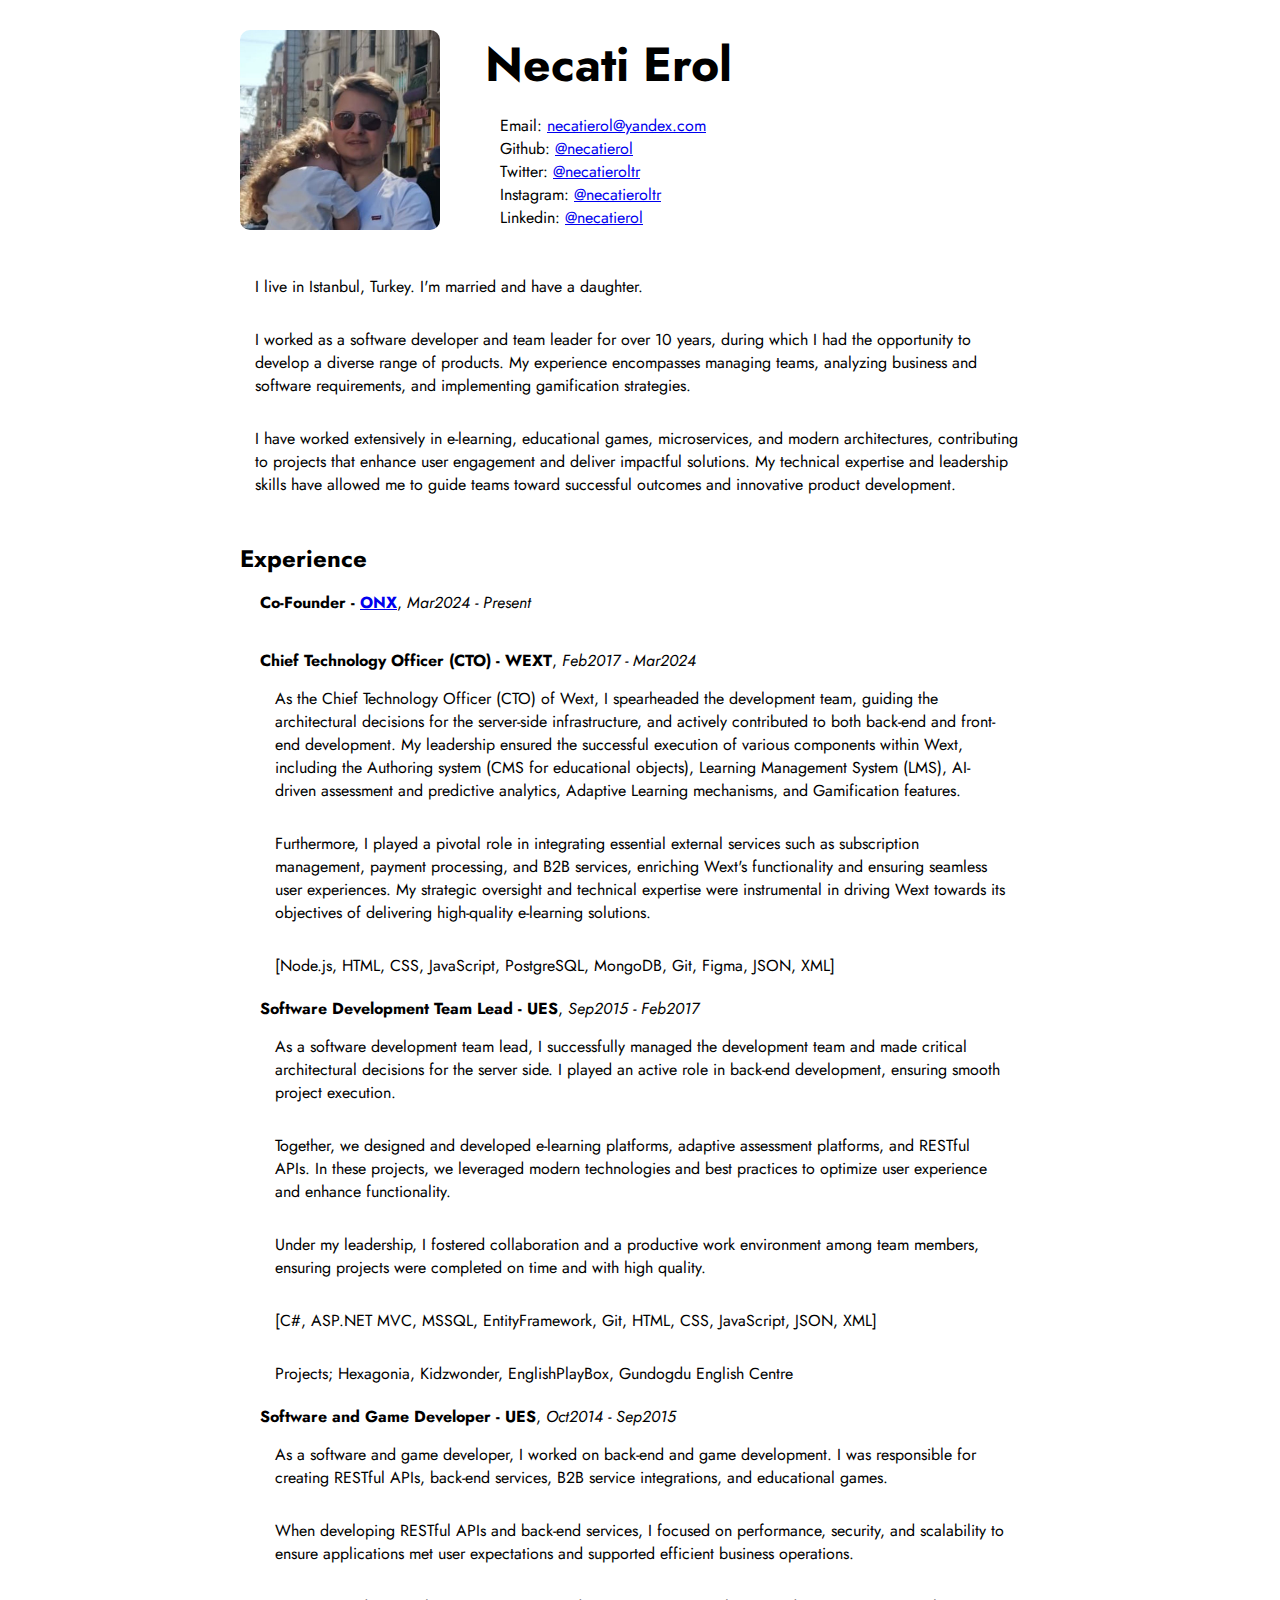
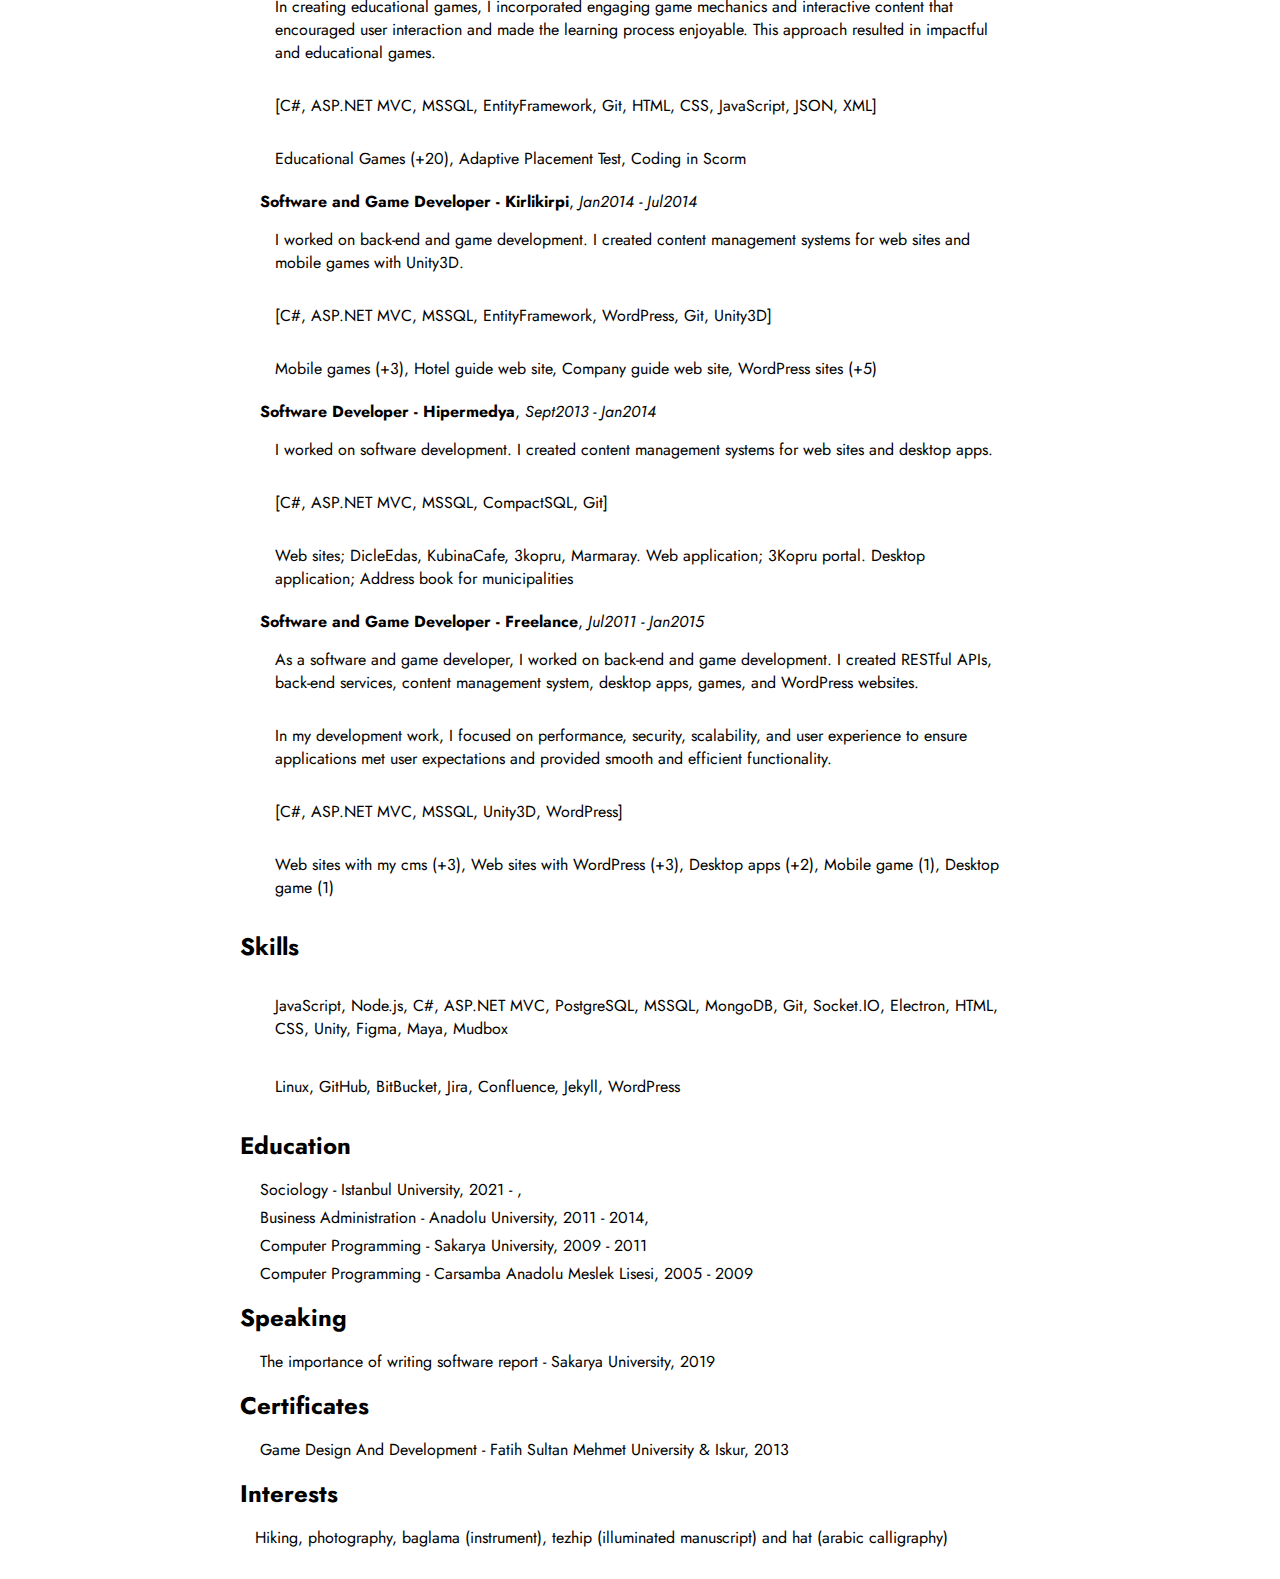
==== detailed-resume.html @ 2e3b4319 "Update detailed-resume.html" ====
<!DOCTYPE html>
<html lang="en">

<head>
  <meta charset="UTF-8">
  <meta name="viewport" content="width=device-width, initial-scale=1.0">
  <title>Necati Erol - Resume</title>
  <link rel="preconnect" href="https://fonts.googleapis.com">
  <link rel="preconnect" href="https://fonts.gstatic.com" crossorigin>
  <link href="https://fonts.googleapis.com/css2?family=Jost:ital,wght@0,100..900;1,100..900&display=swap" rel="stylesheet">
  <link rel="stylesheet" href="main.css">
</head>

<body>
  <div class="container" style="height: 200px;">
    <div style="display: inline-block; width: 200px;">
      <img width="200px" height="200px" style="object-fit: cover;" src="./photo.jpeg" alt="">
    </div>
    <div style="display: inline-block; width: 500px; vertical-align: top; padding: 0 40px;">
      <h1>Necati Erol</h1>
      <p>Email: <a href="mailto:necatierol@yandex.com">necatierol@yandex.com</a></p>
      <p>Github: <a target="_blank" href="https://github.com/necatierol">@necatierol</a></p>
      <p>Twitter: <a target="_blank" href="https://twitter.com/necatieroltr">@necatieroltr</a></p>
      <p>Instagram: <a target="_blank" href="https://www.instagram.com/necatieroltr">@necatieroltr</a></p>
      <p>Linkedin: <a target="_blank" href="https://linkedin.com/in/necatierol">@necatierol</a></p>
    </div>
  </div>
  <div class="bio">
    <p>I live in Istanbul, Turkey. I'm married and have a daughter.</p>
    <p>I worked as a software developer and team leader for over 10 years, during which I had the opportunity to develop a diverse range of products. My experience encompasses managing teams, analyzing business and software requirements, and implementing gamification strategies.</p>
    <p>I have worked extensively in e-learning, educational games, microservices, and modern architectures, contributing to projects that enhance user engagement and deliver impactful solutions. My technical expertise and leadership skills have allowed me to guide teams toward successful outcomes and innovative product development.</p>
  </div>
  <div class="container">
    <h2>Experience</h2>
    <ul>
      <li>
        <b>Co-Founder - <a href="http://onx.software" targer="_blank">ONX</a></b>, <i>Mar2024 - Present</i>
        <p></p>
      </li>
      <li>
        <b>Chief Technology Officer (CTO) - WEXT</b>, <i>Feb​​​​2017 - Mar2024</i>
        <p>As the Chief Technology Officer (CTO) of Wext, I spearheaded the development team, guiding the architectural decisions for the server-side infrastructure, and actively contributed to both back-end and front-end development. My leadership ensured the successful execution of various components within Wext, including the Authoring system (CMS for educational objects), Learning Management System (LMS), AI-driven assessment and predictive analytics, Adaptive Learning mechanisms, and Gamification features.</p>
        <p>Furthermore, I played a pivotal role in integrating essential external services such as subscription management, payment processing, and B2B services, enriching Wext's functionality and ensuring seamless user experiences. My strategic oversight and technical expertise were instrumental in driving Wext towards its objectives of delivering high-quality e-learning solutions.</p>
        <p>[Node.js, HTML, CSS, JavaScript, PostgreSQL, MongoDB, Git, Figma, JSON, XML]</p>
      </li>
      <li>
        <b>Software Development Team Lead - UES</b>, <i>Sep​​​​2015 - Feb​​​​2017</i>
        <p>As a software development team lead, I successfully managed the development team and made critical architectural decisions for the server side. I played an active role in back-end development, ensuring smooth project execution.</p>
        <p>Together, we designed and developed e-learning platforms, adaptive assessment platforms, and RESTful APIs. In these projects, we leveraged modern technologies and best practices to optimize user experience and enhance functionality.</p>
        <p>Under my leadership, I fostered collaboration and a productive work environment among team members, ensuring projects were completed on time and with high quality.</p>
        <p>[C#, ASP.NET MVC, MSSQL, EntityFramework, Git, HTML, CSS, JavaScript, JSON, XML]</p>
        <p>Projects; Hexagonia, Kidzwonder, EnglishPlayBox, Gundogdu English Centre</p>
      </li>
      <li>
        <b>Software and Game Developer - UES</b>, <i>Oct2014 - Sep​​​​2015</i>
        <p>As a software and game developer, I worked on back-end and game development. I was responsible for creating RESTful APIs, back-end services, B2B service integrations, and educational games.</p>
        <p>When developing RESTful APIs and back-end services, I focused on performance, security, and scalability to ensure applications met user expectations and supported efficient business operations.</p>
        <p>In creating educational games, I incorporated engaging game mechanics and interactive content that encouraged user interaction and made the learning process enjoyable. This approach resulted in impactful and educational games.</p>
        <p>[C#, ASP.NET MVC, MSSQL, EntityFramework, Git, HTML, CSS, JavaScript, JSON, XML]</p>
        <p>Educational Games (+20), Adaptive Placement Test, Coding in Scorm</p>
      </li>
      <li>
        <b>Software and Game Developer - Kirlikirpi</b>, <i>Jan2014 - Jul2014</i>
        <p>
          I worked on back-end and game development. I created content management systems for web sites and mobile games
          with Unity3D.
        </p>
        <p>[C#, ASP.NET MVC, MSSQL, EntityFramework, WordPress, Git, Unity3D]</p>
        <p>Mobile games (+3), Hotel guide web site, Company guide web site, WordPress sites (+5)</p>
      </li>
      <li>
        <b>Software Developer - Hipermedya</b>, <i>Sept2013 - Jan2014</i>
        <p>
          I worked on software development. I created content management systems for web sites and desktop apps.
        </p>
        <p>[C#, ASP.NET MVC, MSSQL, CompactSQL, Git]</p>
        <p>Web sites; DicleEdas, KubinaCafe, 3kopru, Marmaray. Web application; 3Kopru portal. Desktop application;
          Address book for municipalities</p>
      </li>
      <li>
        <b>Software and Game Developer - Freelance</b>, <i>Jul2011 - Jan2015</i>
        <p>As a software and game developer, I worked on back-end and game development. I created RESTful APIs, back-end services, content management system, desktop apps, games, and WordPress websites.</p>
        <p>In my development work, I focused on performance, security, scalability, and user experience to ensure applications met user expectations and provided smooth and efficient functionality.</p>
        <p>[C#, ASP.NET MVC, MSSQL, Unity3D, WordPress]</p>
        <p>Web sites with my cms (+3), Web sites with WordPress (+3), Desktop apps (+2), Mobile game (1), Desktop game
          (1)</p>
      </li>
    </ul>
    <h2>Skills</h2>
    <ul>
      <li>
        <p>JavaScript, Node.js, C#, ASP.NET MVC, PostgreSQL, MSSQL, MongoDB, Git, Socket.IO, Electron, HTML, CSS, Unity, Figma, Maya, Mudbox
        </p>
      </li>
      <li>
        <p>Linux, GitHub, BitBucket, Jira, Confluence, Jekyll, WordPress</p>
      </li>
    </ul>
    <h2>Education</h2>
    <ul>
      <li>Sociology - Istanbul University, 2021 - ,</li>
      <li>Business Administration - Anadolu University, 2011 - 2014,</li>
      <li>Computer Programming - Sakarya University, 2009 - 2011</li>
      <li>Computer Programming - Carsamba Anadolu Meslek Lisesi, 2005 - 2009</li>
    </ul>
    <h2>Speaking</h2>
    <ul>
      <li>The importance of writing software report - Sakarya University, 2019</li>
    </ul>
    <h2>Certificates</h2>
    <ul>
      <li>Game Design And Development - Fatih Sultan Mehmet University & Iskur, 2013</li>
    </ul>
    <h2>Interests</h2>
    <p>
      Hiking, photography, baglama (instrument), tezhip (illuminated manuscript) and hat (arabic calligraphy)
    </p>
  </div>
</body>

</html>
---- main.css ----
* {
  padding: 0;
  margin: 0;
}

body {
  font-family: 'Jost';
  width: 800px;
  padding: 30px;
  margin-left: auto;
  margin-right: auto;
}

h1 {
  font-size: 3em;
  margin-bottom: 15px;
}

h2 {
  margin: 15px 0;
}

img {
  border-radius: 10px;
}

ul,
p {
  padding: 0 15px;
}

li {
  list-style: none;
  margin: 5px;
}

li>p,
.bio>p {
  padding: 15px;
}

.container {
  display: block;
}

.bio {
  margin: 30px 0;
}

.item {
  display: inline-block;
}

.footer {
  margin-top: 30px;
  padding-top: 10px;
  border-top: 1px solid;
}
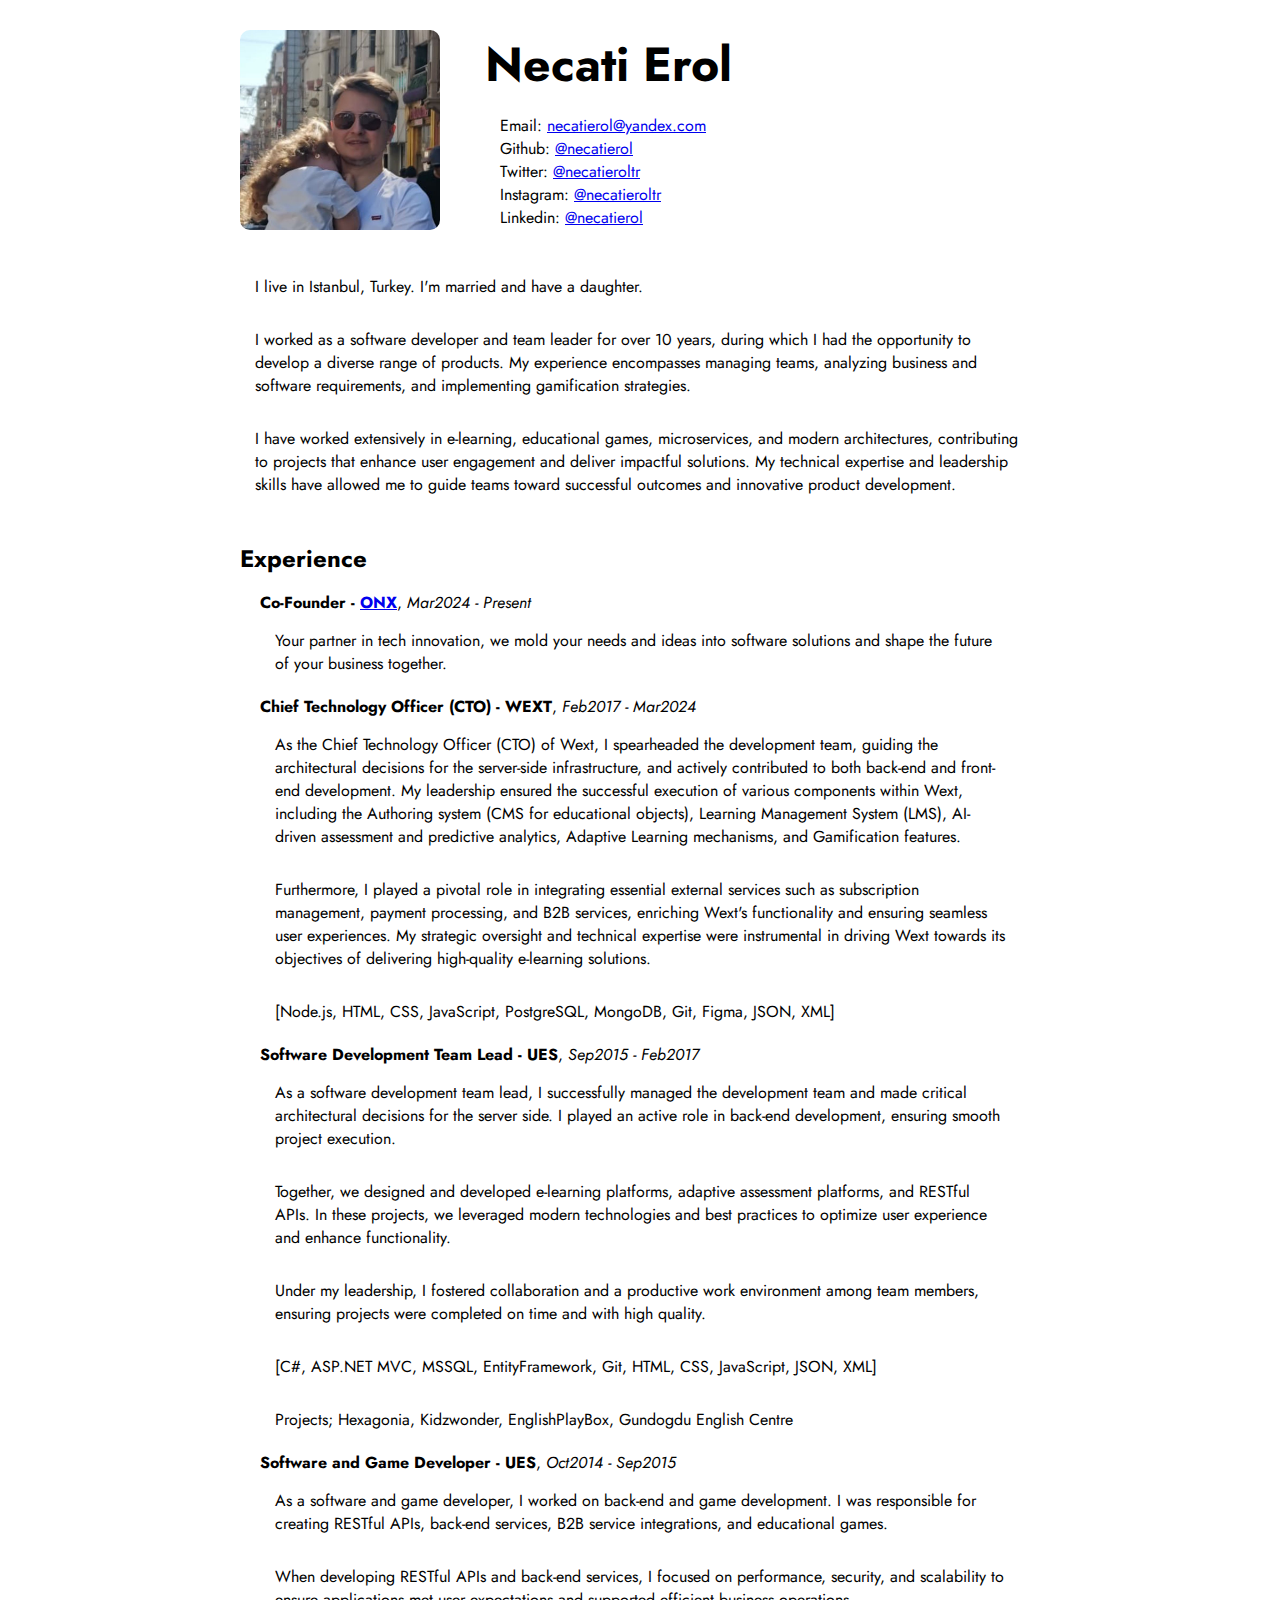
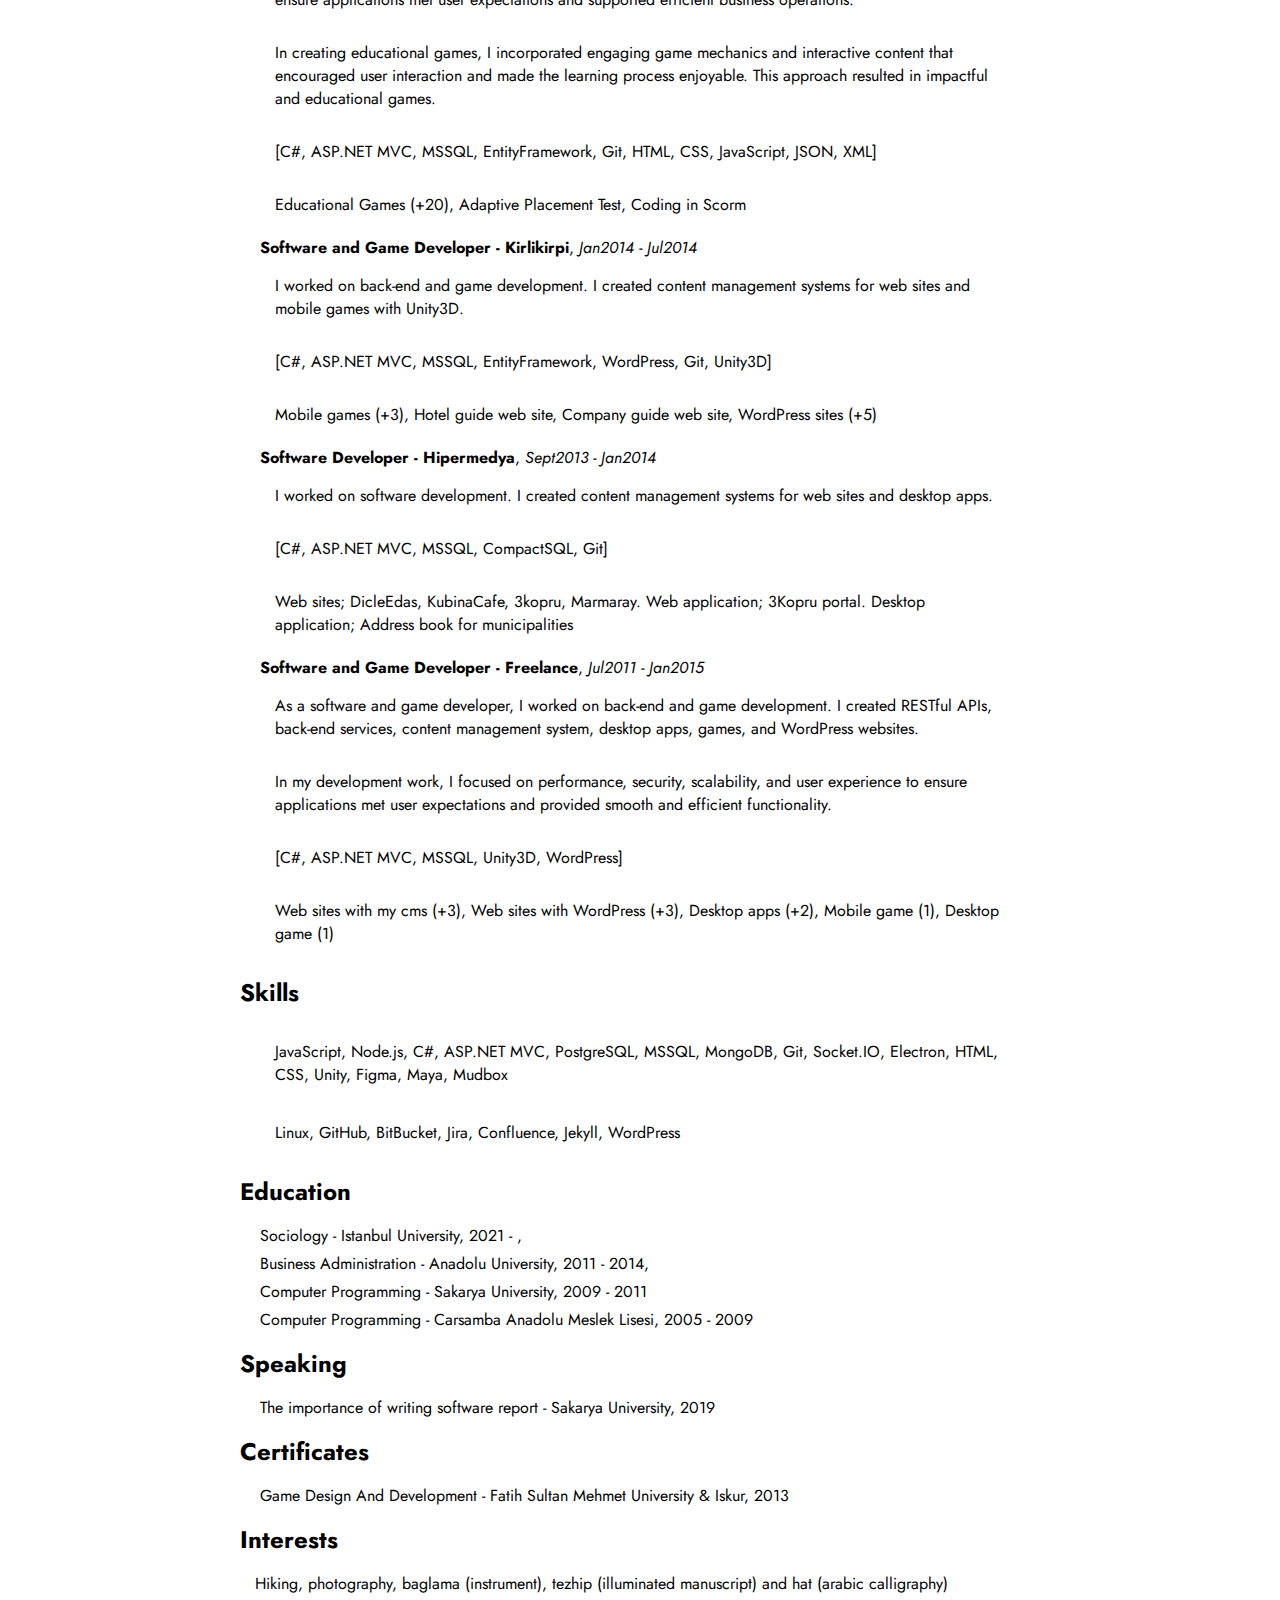
==== commit 826e1073: "Update detailed-resume.html" ====
--- a/detailed-resume.html
+++ b/detailed-resume.html
@@ -35,7 +35,9 @@
     <ul>
       <li>
         <b>Co-Founder - <a href="http://onx.software" targer="_blank">ONX</a></b>, <i>Mar2024 - Present</i>
-        <p></p>
+        <p>
+          Your partner in tech innovation, we mold your needs and ideas into software solutions and shape the future of your business together.
+        </p>
       </li>
       <li>
         <b>Chief Technology Officer (CTO) - WEXT</b>, <i>Feb​​​​2017 - Mar2024</i>
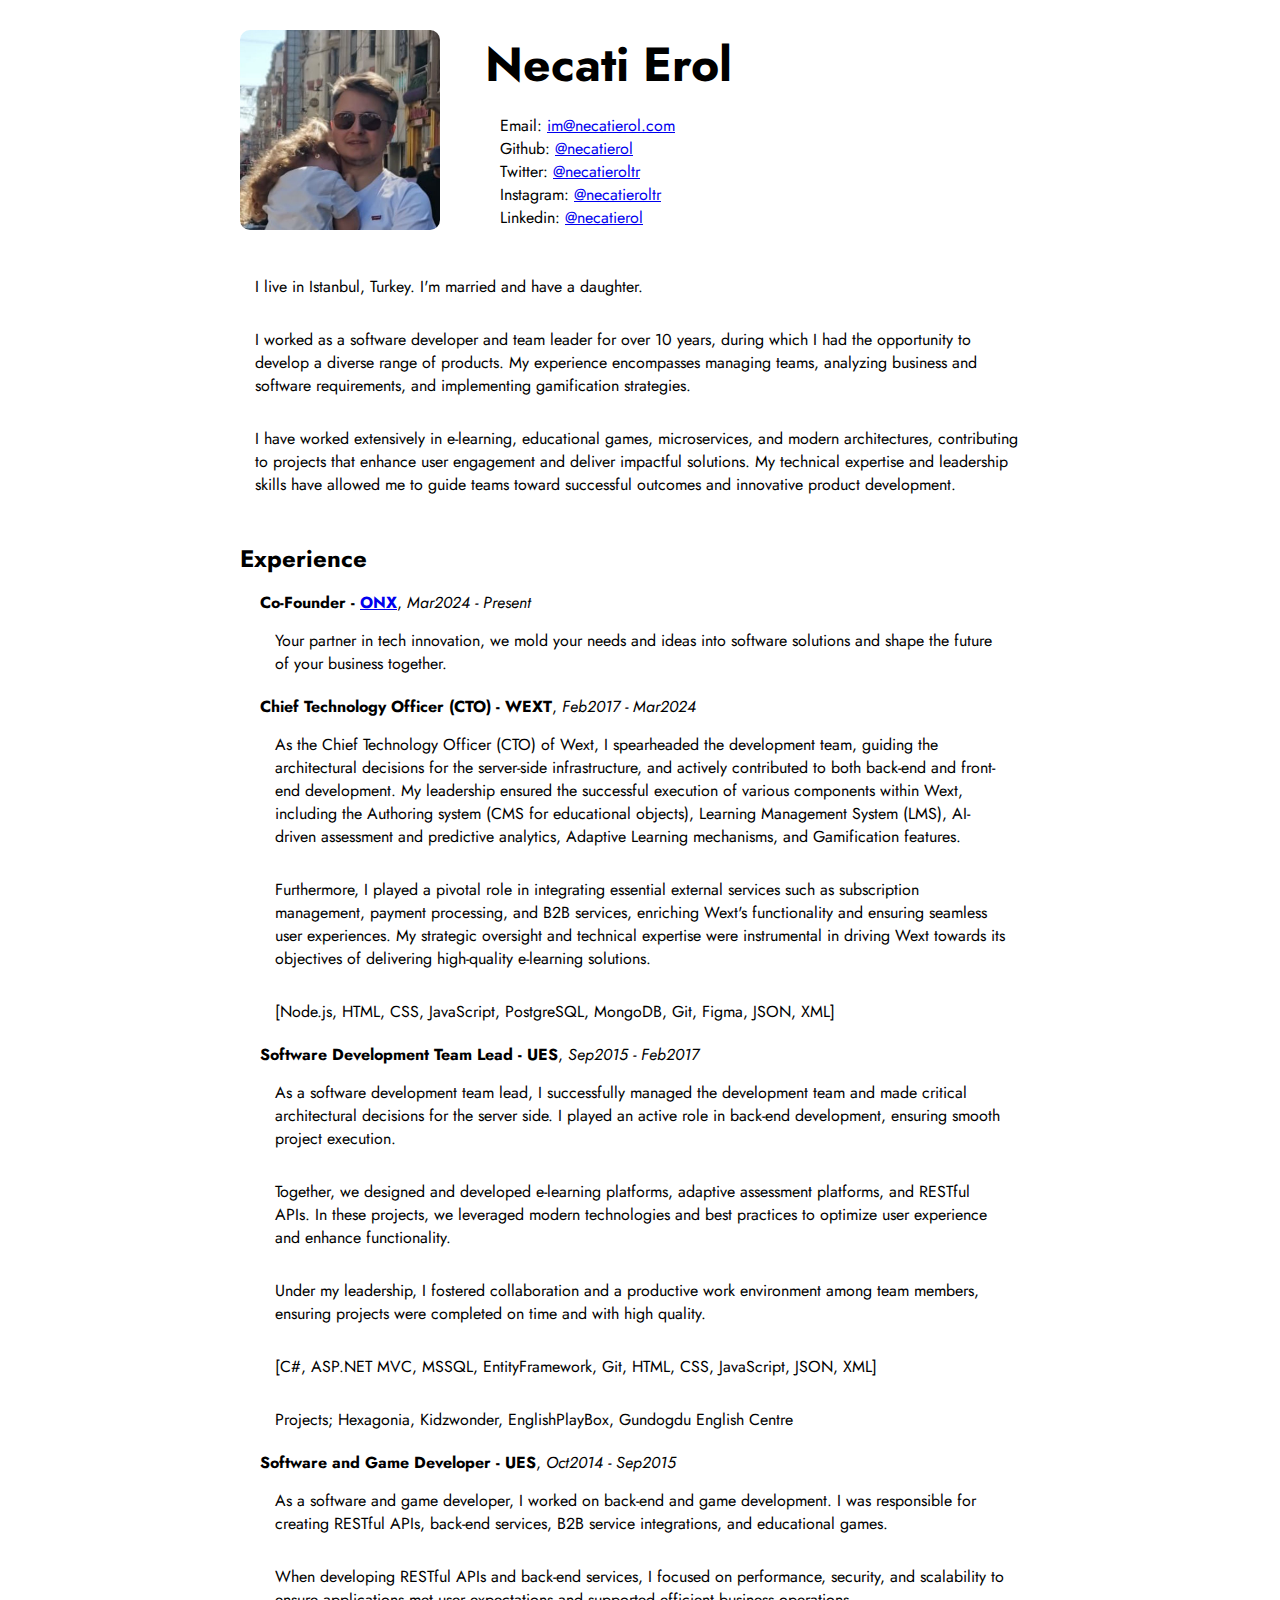
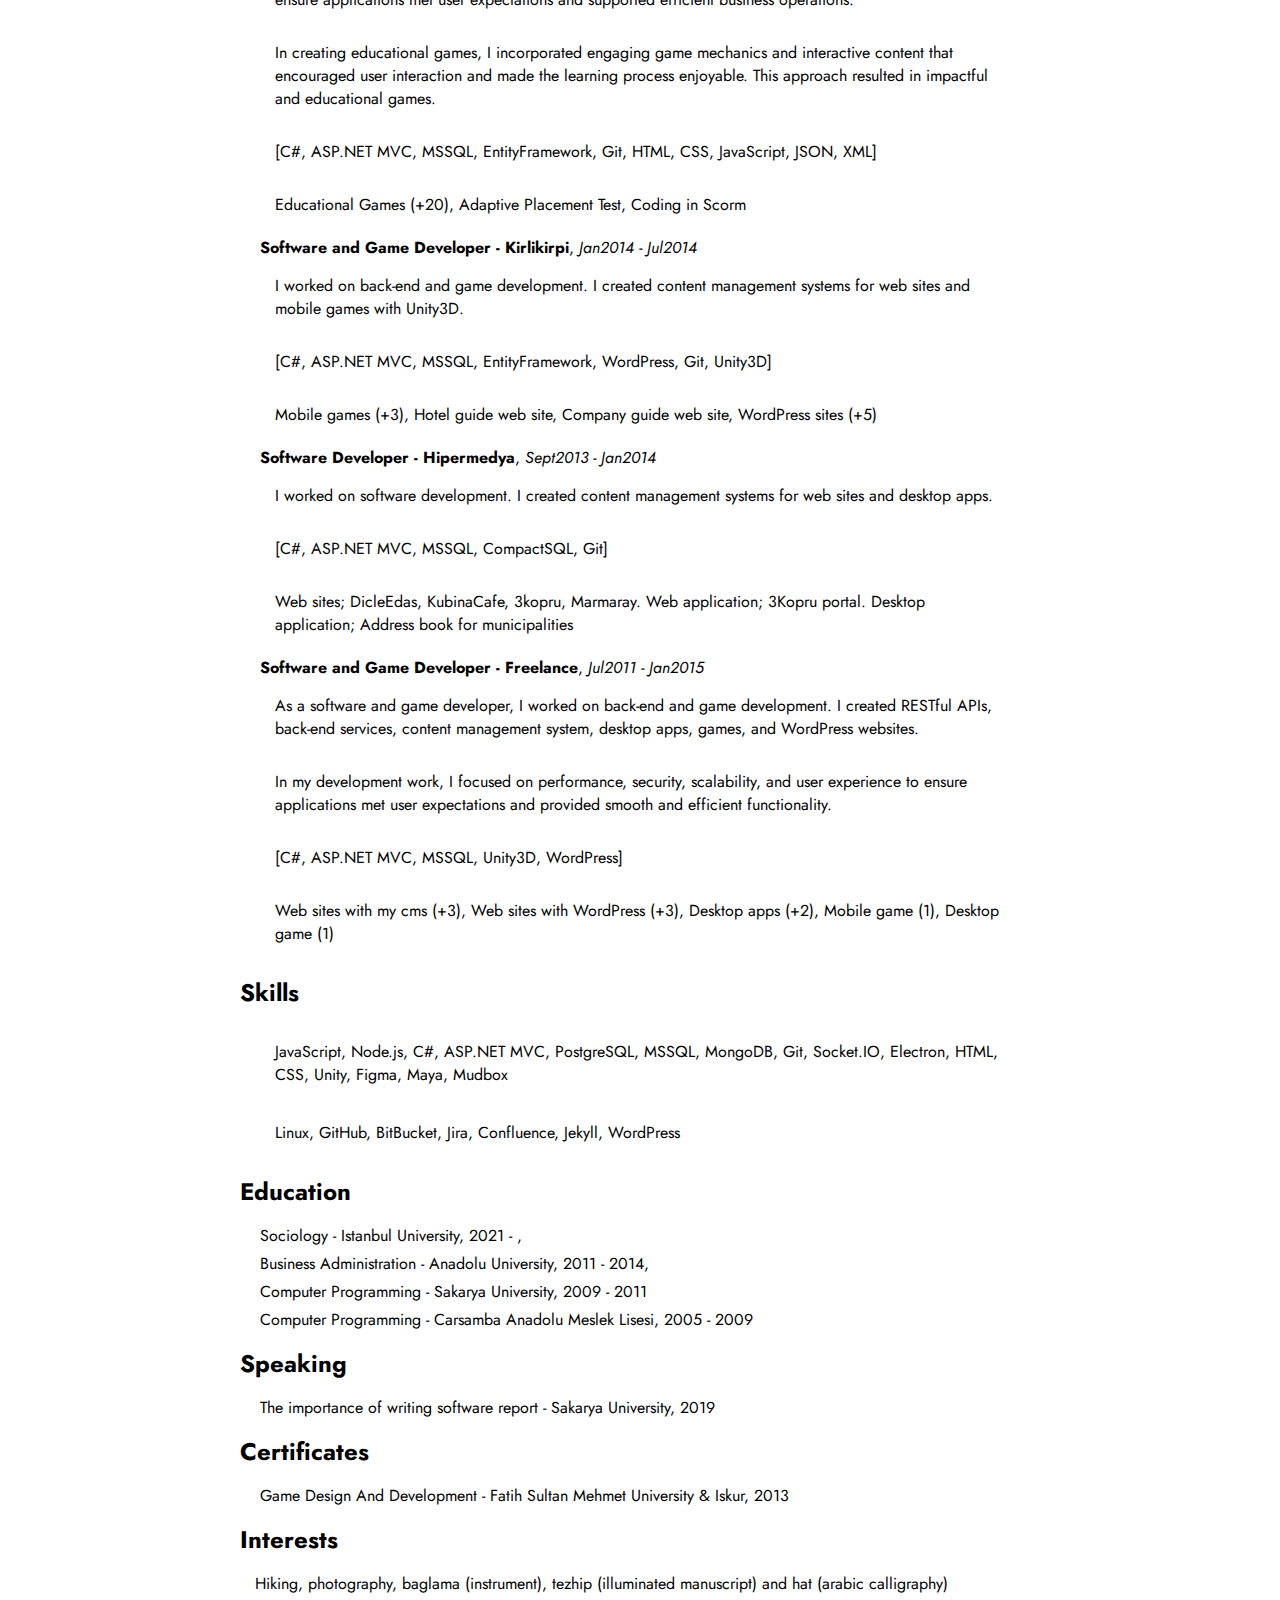
==== commit acf5ba0d: "Update detailed-resume.html" ====
--- a/detailed-resume.html
+++ b/detailed-resume.html
@@ -18,7 +18,7 @@
     </div>
     <div style="display: inline-block; width: 500px; vertical-align: top; padding: 0 40px;">
       <h1>Necati Erol</h1>
-      <p>Email: <a href="mailto:necatierol@yandex.com">necatierol@yandex.com</a></p>
+      <p>Email: <a href="mailto:necatierol@yandex.com">im@necatierol.com</a></p>
       <p>Github: <a target="_blank" href="https://github.com/necatierol">@necatierol</a></p>
       <p>Twitter: <a target="_blank" href="https://twitter.com/necatieroltr">@necatieroltr</a></p>
       <p>Instagram: <a target="_blank" href="https://www.instagram.com/necatieroltr">@necatieroltr</a></p>
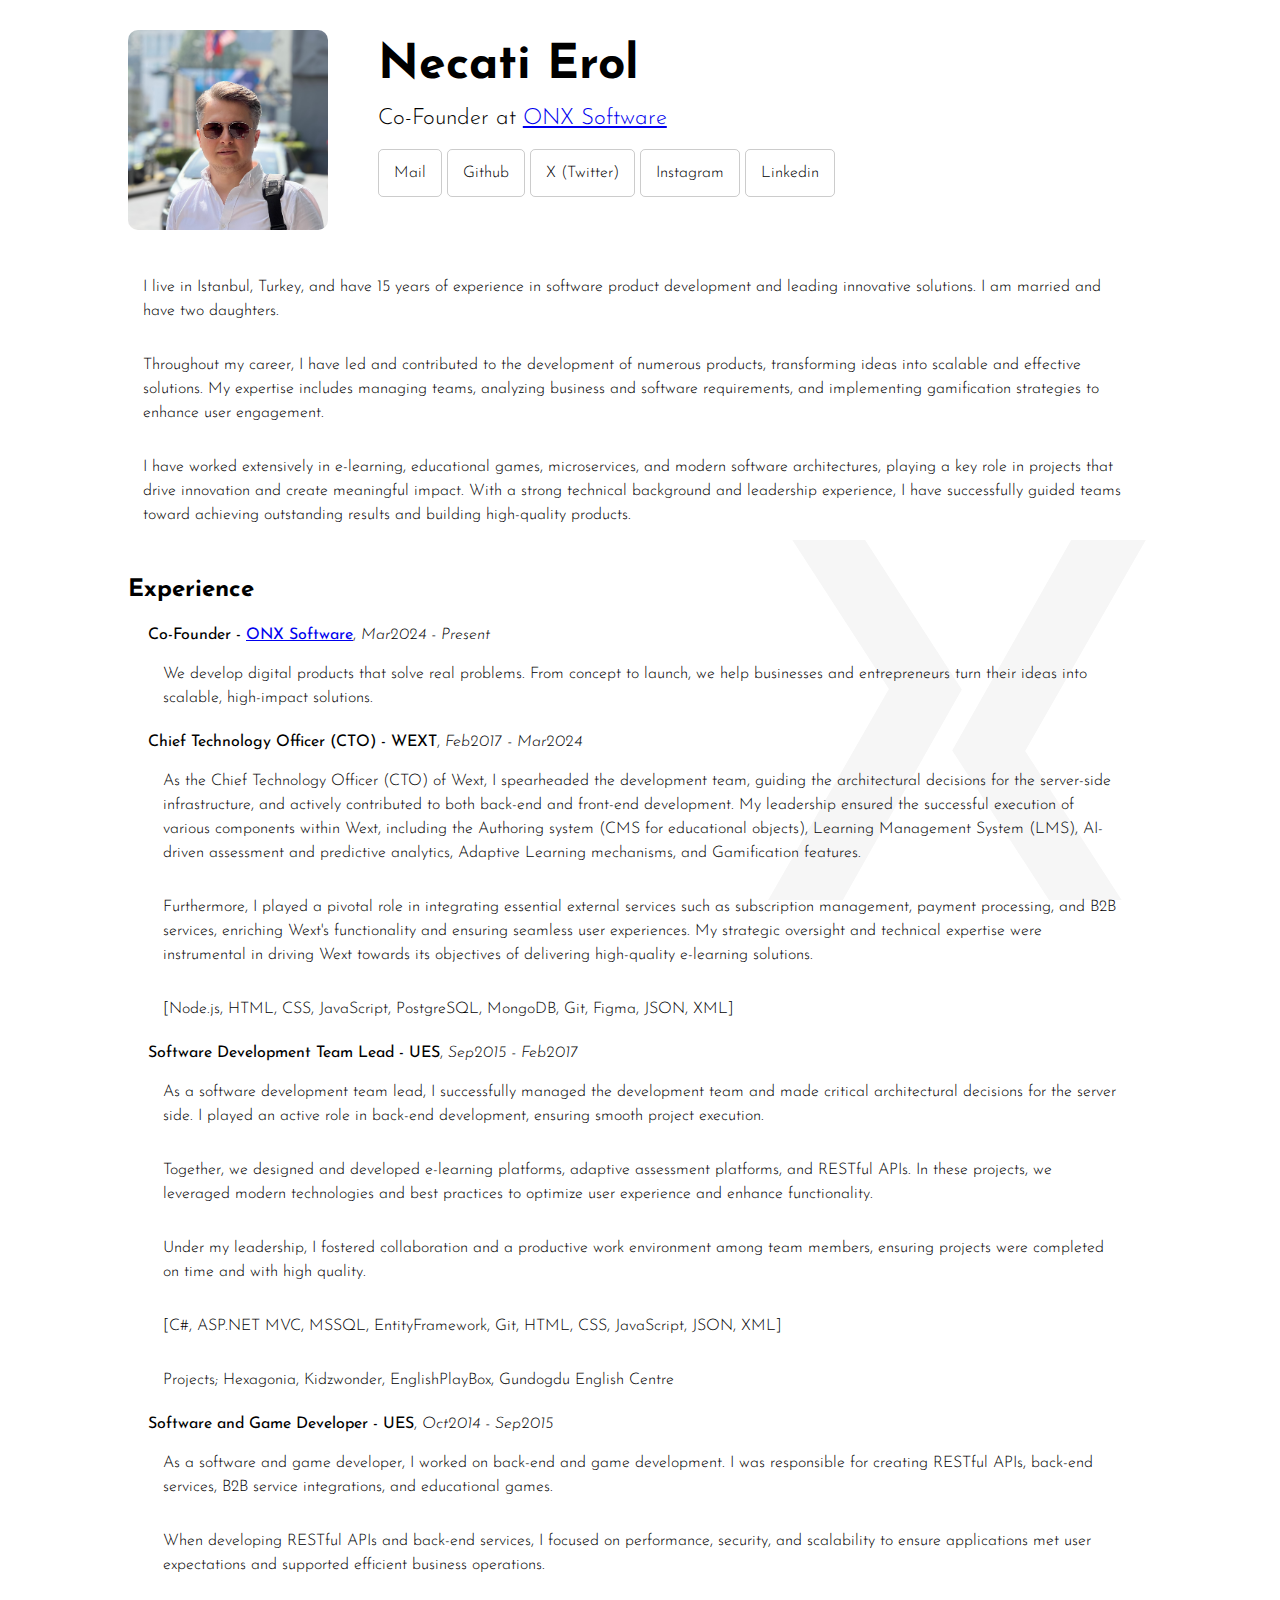
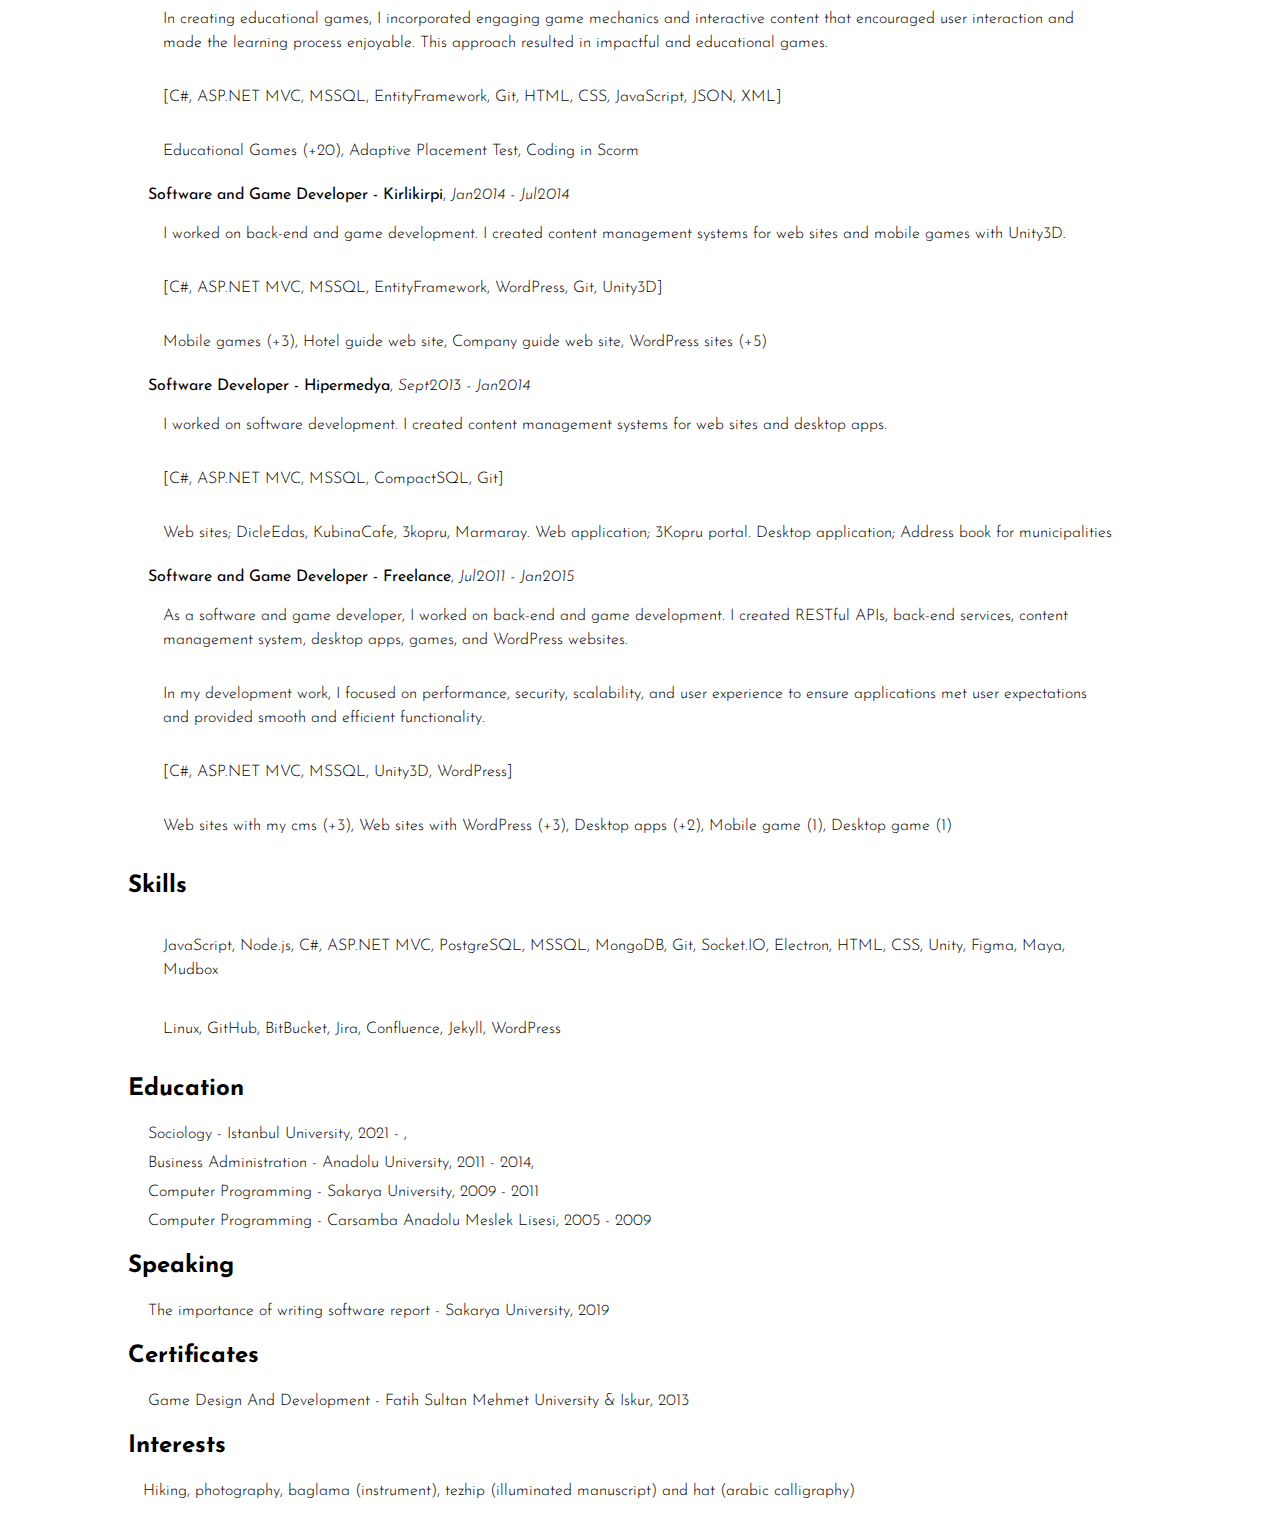
==== commit 1bf281e9: "change design and content" ====
--- a/detailed-resume.html
+++ b/detailed-resume.html
@@ -7,36 +7,40 @@
   <title>Necati Erol - Resume</title>
   <link rel="preconnect" href="https://fonts.googleapis.com">
   <link rel="preconnect" href="https://fonts.gstatic.com" crossorigin>
-  <link href="https://fonts.googleapis.com/css2?family=Jost:ital,wght@0,100..900;1,100..900&display=swap" rel="stylesheet">
+  <link href="https://fonts.googleapis.com/css2?family=Josefin+Sans:ital,wght@0,100..700;1,100..700&family=Jost:ital,wght@0,100..900;1,100..900&display=swap" rel="stylesheet">
   <link rel="stylesheet" href="main.css">
 </head>
 
 <body>
-  <div class="container" style="height: 200px;">
-    <div style="display: inline-block; width: 200px;">
-      <img width="200px" height="200px" style="object-fit: cover;" src="./photo.jpeg" alt="">
+  <div class="x-icon"></div>
+  <div class="container" style="height: 200px; max-height: 400px;">
+    <div style="display: inline-block; width: 20%;">
+      <img width="200px" height="200px" style="object-fit: cover;" src="./photo.jpg" alt="">
     </div>
-    <div style="display: inline-block; width: 500px; vertical-align: top; padding: 0 40px;">
+    <div class="profile-info">
       <h1>Necati Erol</h1>
-      <p>Email: <a href="mailto:necatierol@yandex.com">im@necatierol.com</a></p>
-      <p>Github: <a target="_blank" href="https://github.com/necatierol">@necatierol</a></p>
-      <p>Twitter: <a target="_blank" href="https://twitter.com/necatieroltr">@necatieroltr</a></p>
-      <p>Instagram: <a target="_blank" href="https://www.instagram.com/necatieroltr">@necatieroltr</a></p>
-      <p>Linkedin: <a target="_blank" href="https://linkedin.com/in/necatierol">@necatierol</a></p>
-    </div>
+      <p class="subtitle">Co-Founder at <a href="http://onx.software" targer="_blank">ONX Software</a></p>
+      <p class="social-media">
+        <a href="mailto:im@necatierol.com">Mail</a>
+        <a target="_blank" href="https://github.com/necatierol">Github</a>
+        <a target="_blank" href="https://twitter.com/necatieroltr">X (Twitter)</a>
+        <a target="_blank" href="https://www.instagram.com/necatieroltr">Instagram</a>
+        <a target="_blank" href="https://linkedin.com/in/necatierol">Linkedin</a>
+      </p>
+      </div>
   </div>
   <div class="bio">
-    <p>I live in Istanbul, Turkey. I'm married and have a daughter.</p>
-    <p>I worked as a software developer and team leader for over 10 years, during which I had the opportunity to develop a diverse range of products. My experience encompasses managing teams, analyzing business and software requirements, and implementing gamification strategies.</p>
-    <p>I have worked extensively in e-learning, educational games, microservices, and modern architectures, contributing to projects that enhance user engagement and deliver impactful solutions. My technical expertise and leadership skills have allowed me to guide teams toward successful outcomes and innovative product development.</p>
+    <p>I live in Istanbul, Turkey, and have 15 years of experience in software product development and leading innovative solutions. I am married and have two daughters.</p>  
+    <p>Throughout my career, I have led and contributed to the development of numerous products, transforming ideas into scalable and effective solutions. My expertise includes managing teams, analyzing business and software requirements, and implementing gamification strategies to enhance user engagement.</p>  
+    <p>I have worked extensively in e-learning, educational games, microservices, and modern software architectures, playing a key role in projects that drive innovation and create meaningful impact. With a strong technical background and leadership experience, I have successfully guided teams toward achieving outstanding results and building high-quality products.</p>  
   </div>
   <div class="container">
     <h2>Experience</h2>
     <ul>
       <li>
-        <b>Co-Founder - <a href="http://onx.software" targer="_blank">ONX</a></b>, <i>Mar2024 - Present</i>
+        <b>Co-Founder - <a href="http://onx.software" targer="_blank">ONX Software</a></b>, <i>Mar2024 - Present</i>
         <p>
-          Your partner in tech innovation, we mold your needs and ideas into software solutions and shape the future of your business together.
+          We develop digital products that solve real problems. From concept to launch, we help businesses and entrepreneurs turn their ideas into scalable, high-impact solutions.
         </p>
       </li>
       <li>
--- a/main.css
+++ b/main.css
@@ -4,16 +4,17 @@
 }
 
 body {
-  font-family: 'Jost';
-  width: 800px;
+  width: 80%;
   padding: 30px;
   margin-left: auto;
   margin-right: auto;
+  font-family: 'Josefin Sans';
+  font-weight: 300;
+  line-height: 1.5;
 }
 
 h1 {
   font-size: 3em;
-  margin-bottom: 15px;
 }
 
 h2 {
@@ -39,6 +40,43 @@
   padding: 15px;
 }
 
+.subtitle{
+  padding: 0;
+  margin-bottom: 25px;
+  font-size: 1.4rem;
+}
+
+.profile-info {
+  display: inline-block;
+  width: 70%;
+  vertical-align: top;
+  padding: 0 40px;
+}
+
+.social-media {
+  padding: 0;
+}
+
+.social-media>a{
+  padding: 15px;
+  text-decoration: none;
+  color: inherit;
+  border: 1px solid rgba(0, 0, 0, 0.2);
+  border-radius: 5px;
+}
+
+.x-icon {
+  width: 40%;
+  height: 40%;
+  opacity: 0.04;
+  background-image: url('./onx-blackx.svg');
+  background-repeat: no-repeat;
+  background-size: contain;
+  position: fixed;
+  right: 0;
+  bottom: 0;
+}
+
 .container {
   display: block;
 }
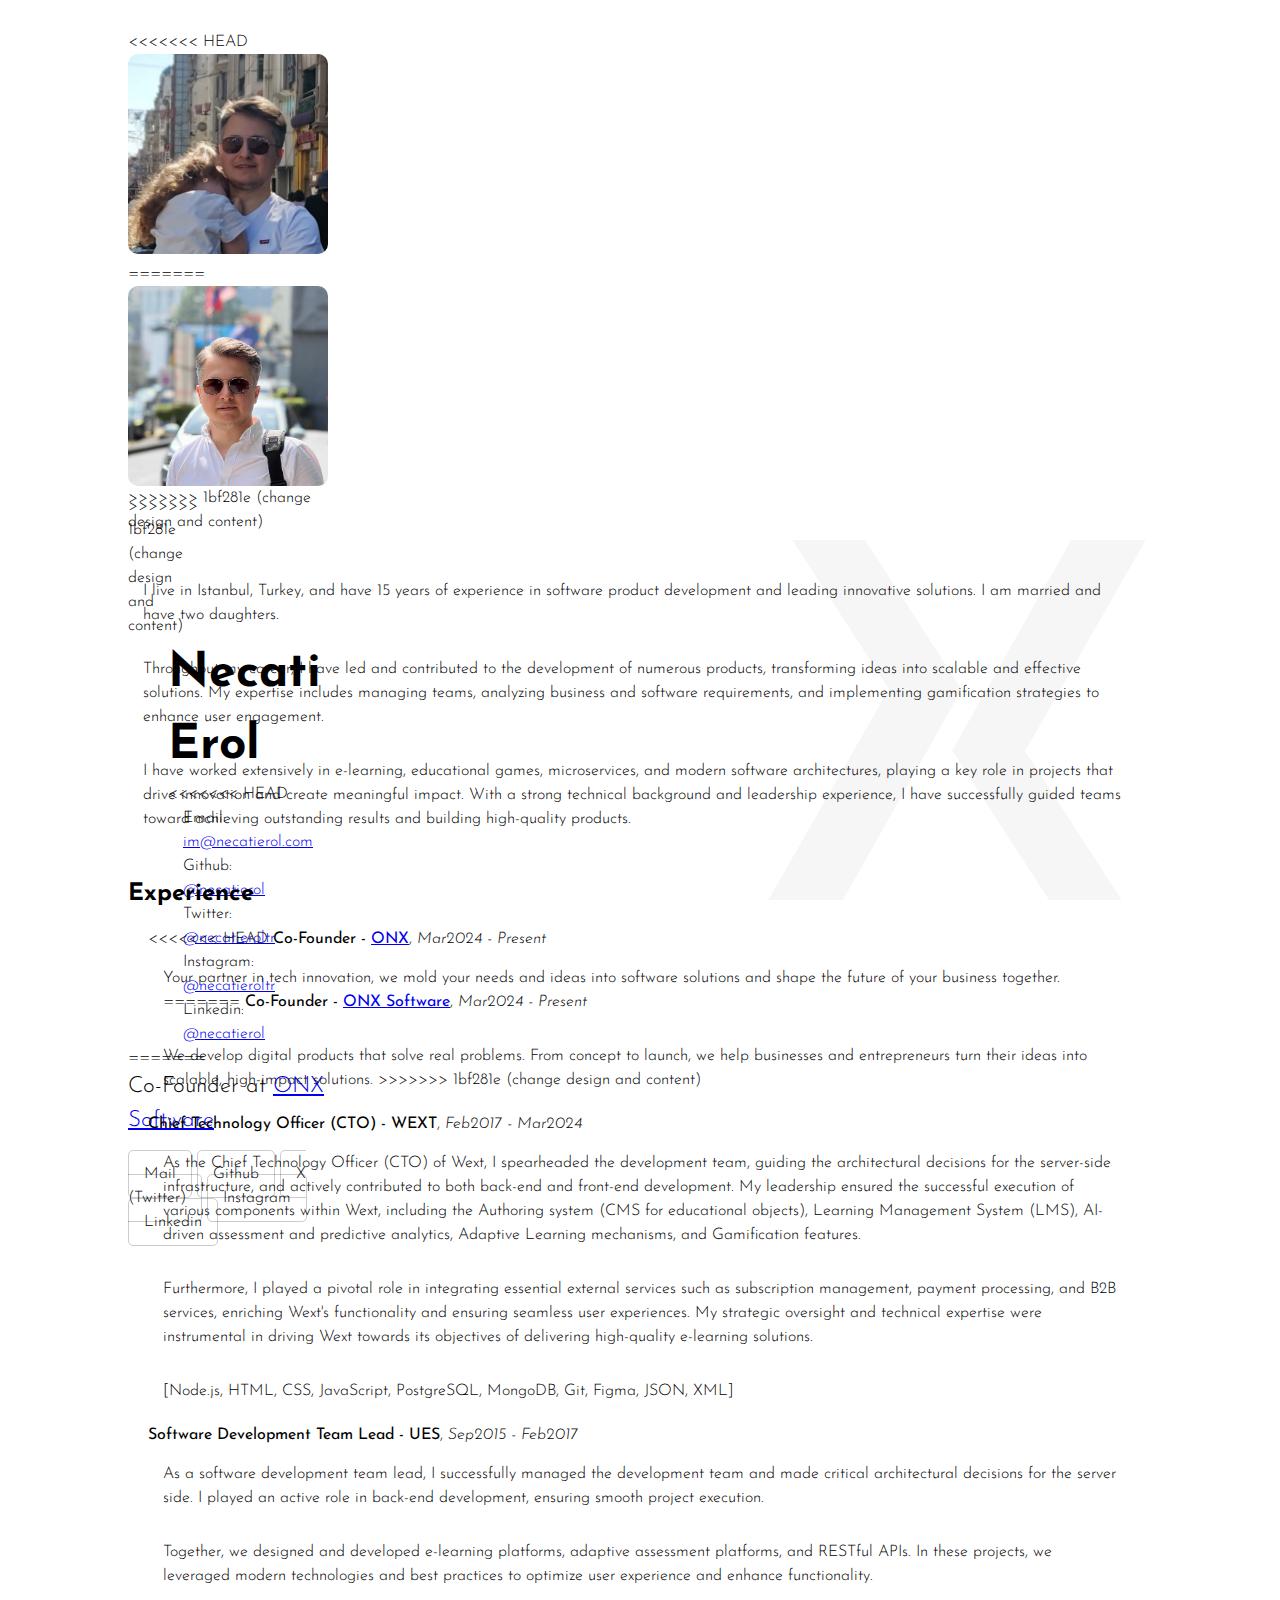
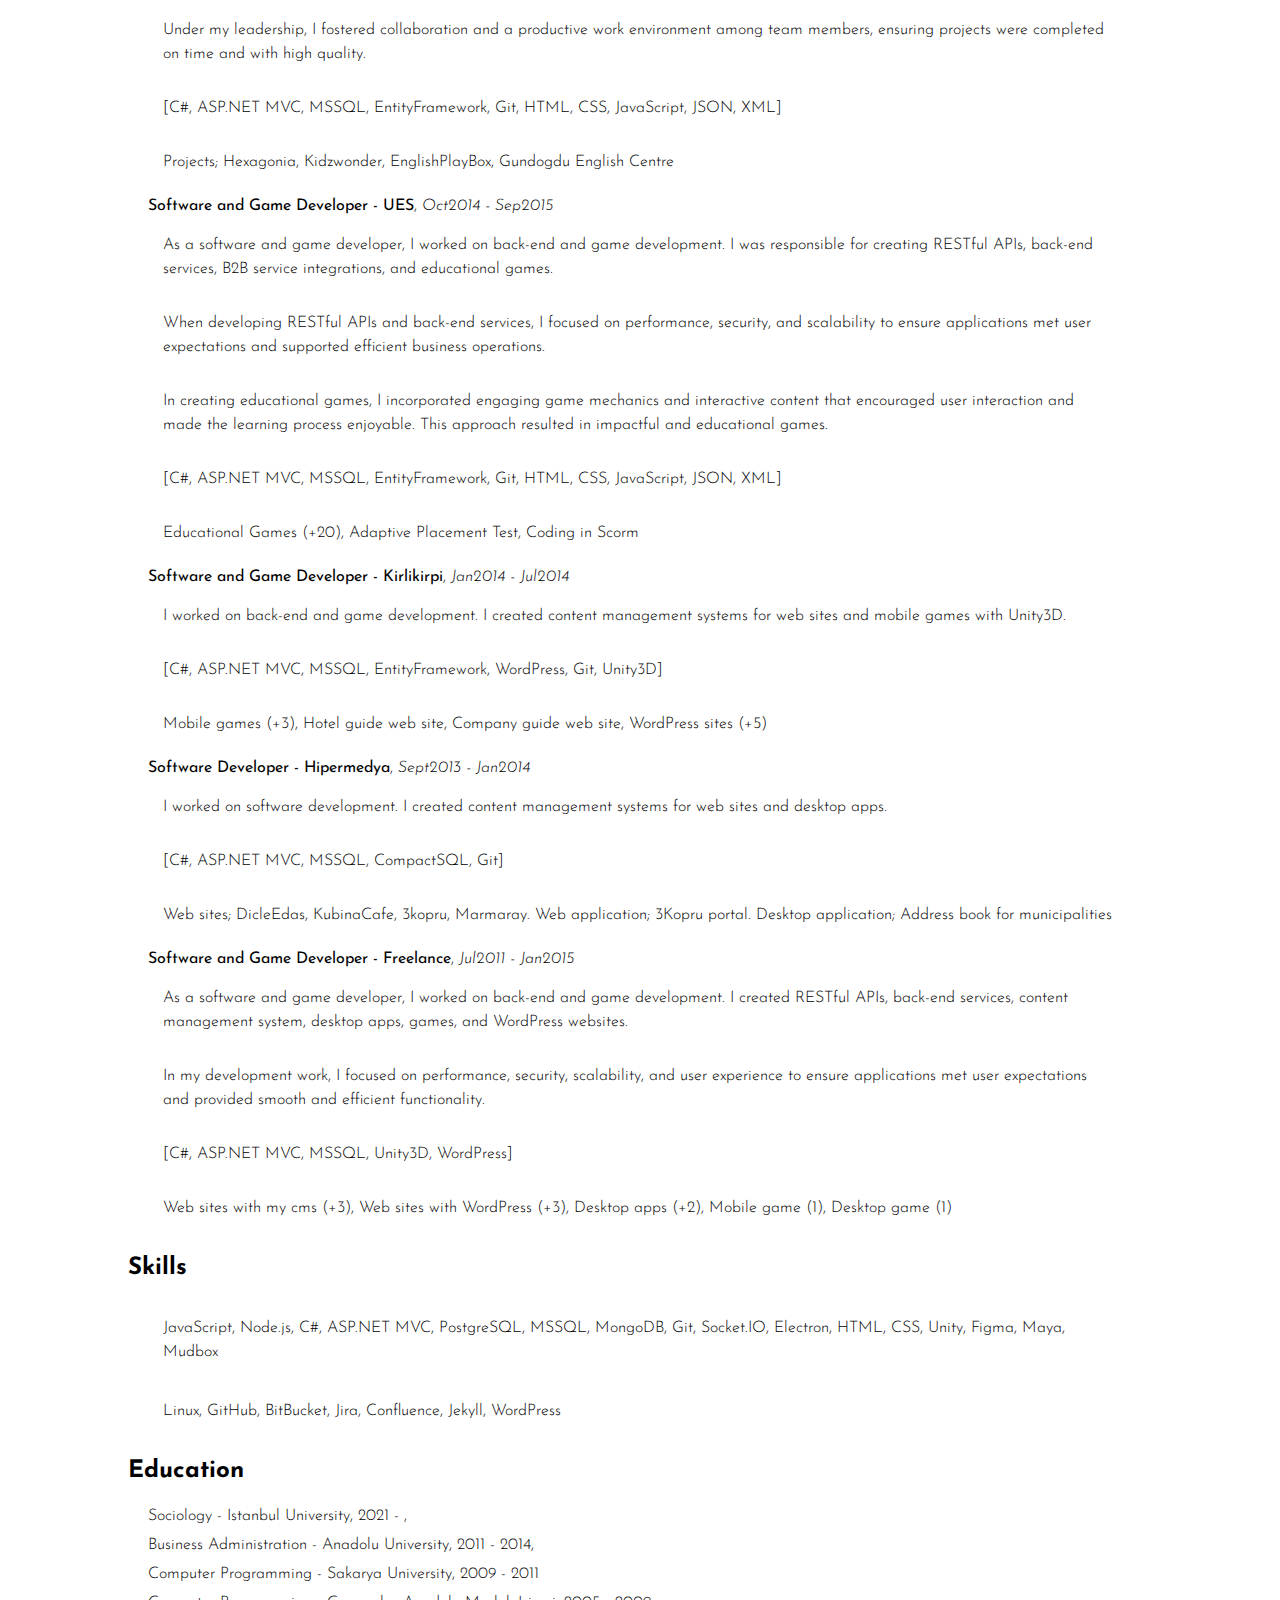
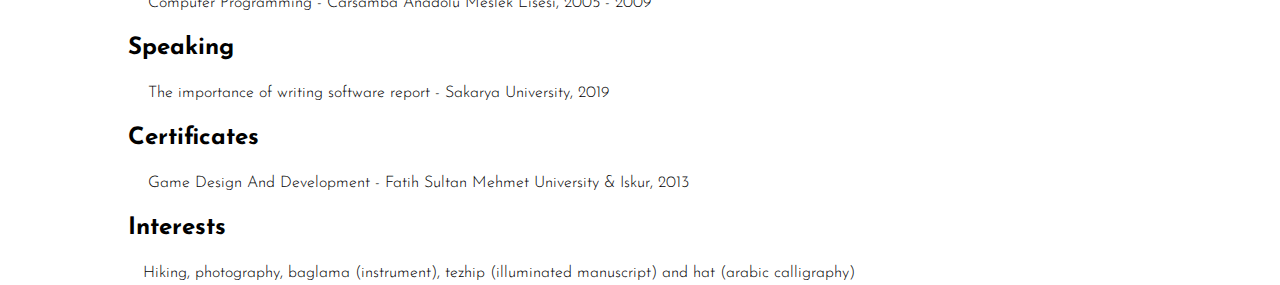
==== commit 09c23f53: "initial" ====
--- a/detailed-resume.html
+++ b/detailed-resume.html
@@ -12,13 +12,27 @@
 </head>
 
 <body>
+<<<<<<< HEAD
+  <div class="container" style="height: 200px;">
+    <div style="display: inline-block; width: 200px;">
+      <img width="200px" height="200px" style="object-fit: cover;" src="./photo.jpeg" alt="">
+=======
   <div class="x-icon"></div>
   <div class="container" style="height: 200px; max-height: 400px;">
     <div style="display: inline-block; width: 20%;">
       <img width="200px" height="200px" style="object-fit: cover;" src="./photo.jpg" alt="">
+>>>>>>> 1bf281e (change design and content)
     </div>
     <div class="profile-info">
       <h1>Necati Erol</h1>
+<<<<<<< HEAD
+      <p>Email: <a href="mailto:necatierol@yandex.com">im@necatierol.com</a></p>
+      <p>Github: <a target="_blank" href="https://github.com/necatierol">@necatierol</a></p>
+      <p>Twitter: <a target="_blank" href="https://twitter.com/necatieroltr">@necatieroltr</a></p>
+      <p>Instagram: <a target="_blank" href="https://www.instagram.com/necatieroltr">@necatieroltr</a></p>
+      <p>Linkedin: <a target="_blank" href="https://linkedin.com/in/necatierol">@necatierol</a></p>
+    </div>
+=======
       <p class="subtitle">Co-Founder at <a href="http://onx.software" targer="_blank">ONX Software</a></p>
       <p class="social-media">
         <a href="mailto:im@necatierol.com">Mail</a>
@@ -28,6 +42,7 @@
         <a target="_blank" href="https://linkedin.com/in/necatierol">Linkedin</a>
       </p>
       </div>
+>>>>>>> 1bf281e (change design and content)
   </div>
   <div class="bio">
     <p>I live in Istanbul, Turkey, and have 15 years of experience in software product development and leading innovative solutions. I am married and have two daughters.</p>  
@@ -38,9 +53,15 @@
     <h2>Experience</h2>
     <ul>
       <li>
+<<<<<<< HEAD
+        <b>Co-Founder - <a href="http://onx.software" targer="_blank">ONX</a></b>, <i>Mar2024 - Present</i>
+        <p>
+          Your partner in tech innovation, we mold your needs and ideas into software solutions and shape the future of your business together.
+=======
         <b>Co-Founder - <a href="http://onx.software" targer="_blank">ONX Software</a></b>, <i>Mar2024 - Present</i>
         <p>
           We develop digital products that solve real problems. From concept to launch, we help businesses and entrepreneurs turn their ideas into scalable, high-impact solutions.
+>>>>>>> 1bf281e (change design and content)
         </p>
       </li>
       <li>
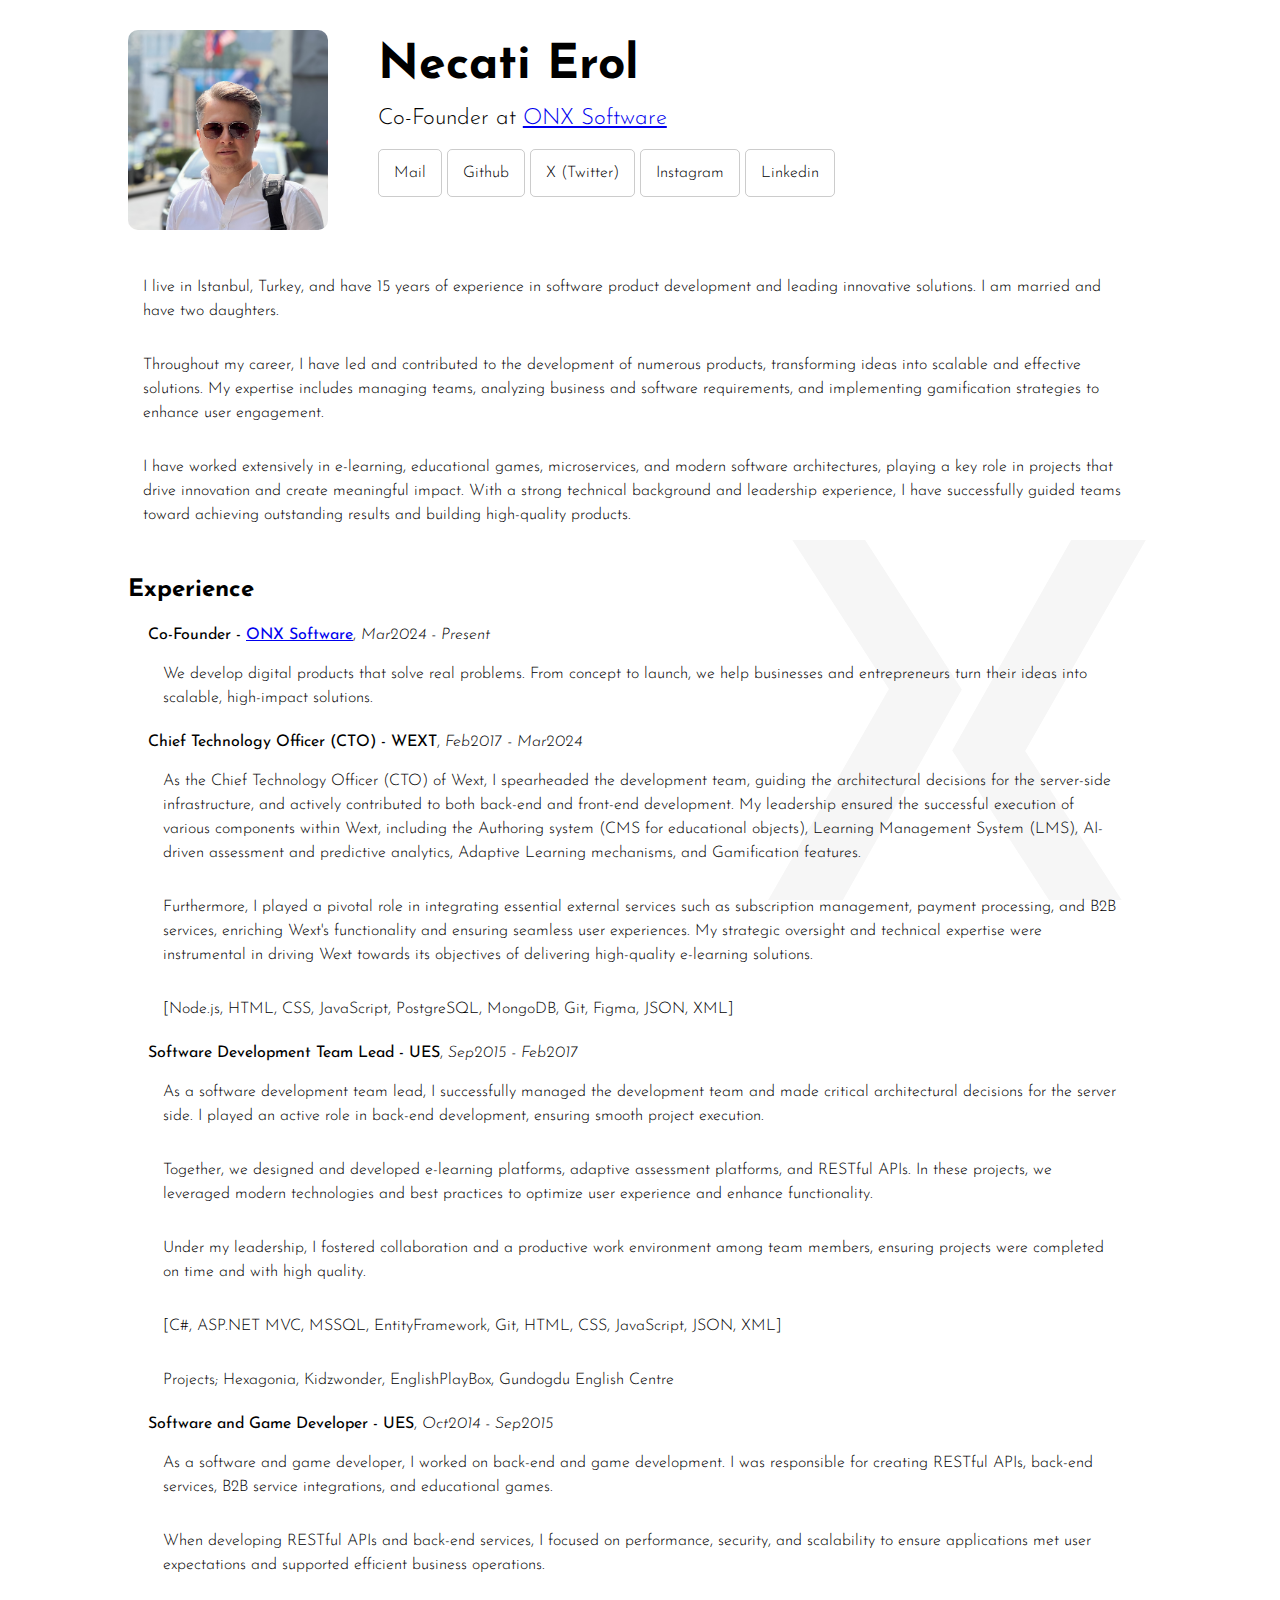
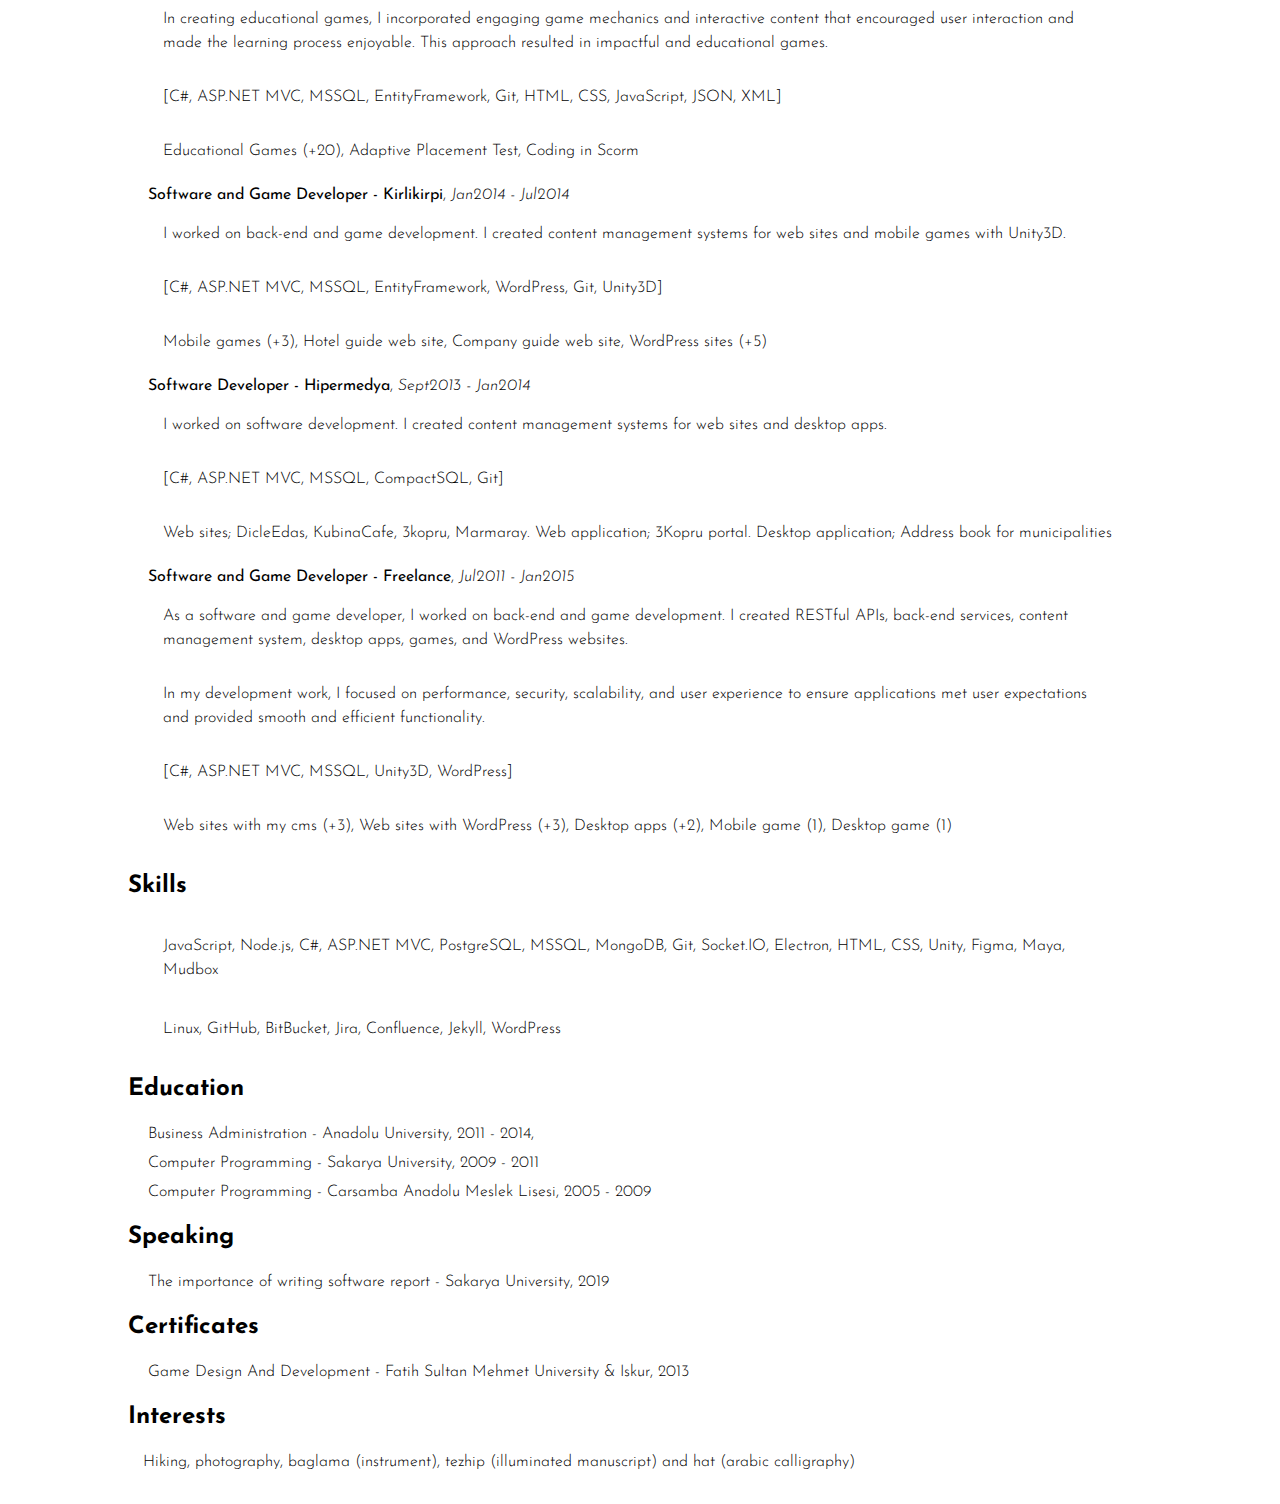
==== commit de9eac57: "education fix" ====
--- a/detailed-resume.html
+++ b/detailed-resume.html
@@ -12,27 +12,13 @@
 </head>
 
 <body>
-<<<<<<< HEAD
-  <div class="container" style="height: 200px;">
-    <div style="display: inline-block; width: 200px;">
-      <img width="200px" height="200px" style="object-fit: cover;" src="./photo.jpeg" alt="">
-=======
   <div class="x-icon"></div>
   <div class="container" style="height: 200px; max-height: 400px;">
     <div style="display: inline-block; width: 20%;">
       <img width="200px" height="200px" style="object-fit: cover;" src="./photo.jpg" alt="">
->>>>>>> 1bf281e (change design and content)
     </div>
     <div class="profile-info">
       <h1>Necati Erol</h1>
-<<<<<<< HEAD
-      <p>Email: <a href="mailto:necatierol@yandex.com">im@necatierol.com</a></p>
-      <p>Github: <a target="_blank" href="https://github.com/necatierol">@necatierol</a></p>
-      <p>Twitter: <a target="_blank" href="https://twitter.com/necatieroltr">@necatieroltr</a></p>
-      <p>Instagram: <a target="_blank" href="https://www.instagram.com/necatieroltr">@necatieroltr</a></p>
-      <p>Linkedin: <a target="_blank" href="https://linkedin.com/in/necatierol">@necatierol</a></p>
-    </div>
-=======
       <p class="subtitle">Co-Founder at <a href="http://onx.software" targer="_blank">ONX Software</a></p>
       <p class="social-media">
         <a href="mailto:im@necatierol.com">Mail</a>
@@ -42,7 +28,6 @@
         <a target="_blank" href="https://linkedin.com/in/necatierol">Linkedin</a>
       </p>
       </div>
->>>>>>> 1bf281e (change design and content)
   </div>
   <div class="bio">
     <p>I live in Istanbul, Turkey, and have 15 years of experience in software product development and leading innovative solutions. I am married and have two daughters.</p>  
@@ -53,15 +38,9 @@
     <h2>Experience</h2>
     <ul>
       <li>
-<<<<<<< HEAD
-        <b>Co-Founder - <a href="http://onx.software" targer="_blank">ONX</a></b>, <i>Mar2024 - Present</i>
-        <p>
-          Your partner in tech innovation, we mold your needs and ideas into software solutions and shape the future of your business together.
-=======
         <b>Co-Founder - <a href="http://onx.software" targer="_blank">ONX Software</a></b>, <i>Mar2024 - Present</i>
         <p>
           We develop digital products that solve real problems. From concept to launch, we help businesses and entrepreneurs turn their ideas into scalable, high-impact solutions.
->>>>>>> 1bf281e (change design and content)
         </p>
       </li>
       <li>
@@ -125,7 +104,6 @@
     </ul>
     <h2>Education</h2>
     <ul>
-      <li>Sociology - Istanbul University, 2021 - ,</li>
       <li>Business Administration - Anadolu University, 2011 - 2014,</li>
       <li>Computer Programming - Sakarya University, 2009 - 2011</li>
       <li>Computer Programming - Carsamba Anadolu Meslek Lisesi, 2005 - 2009</li>
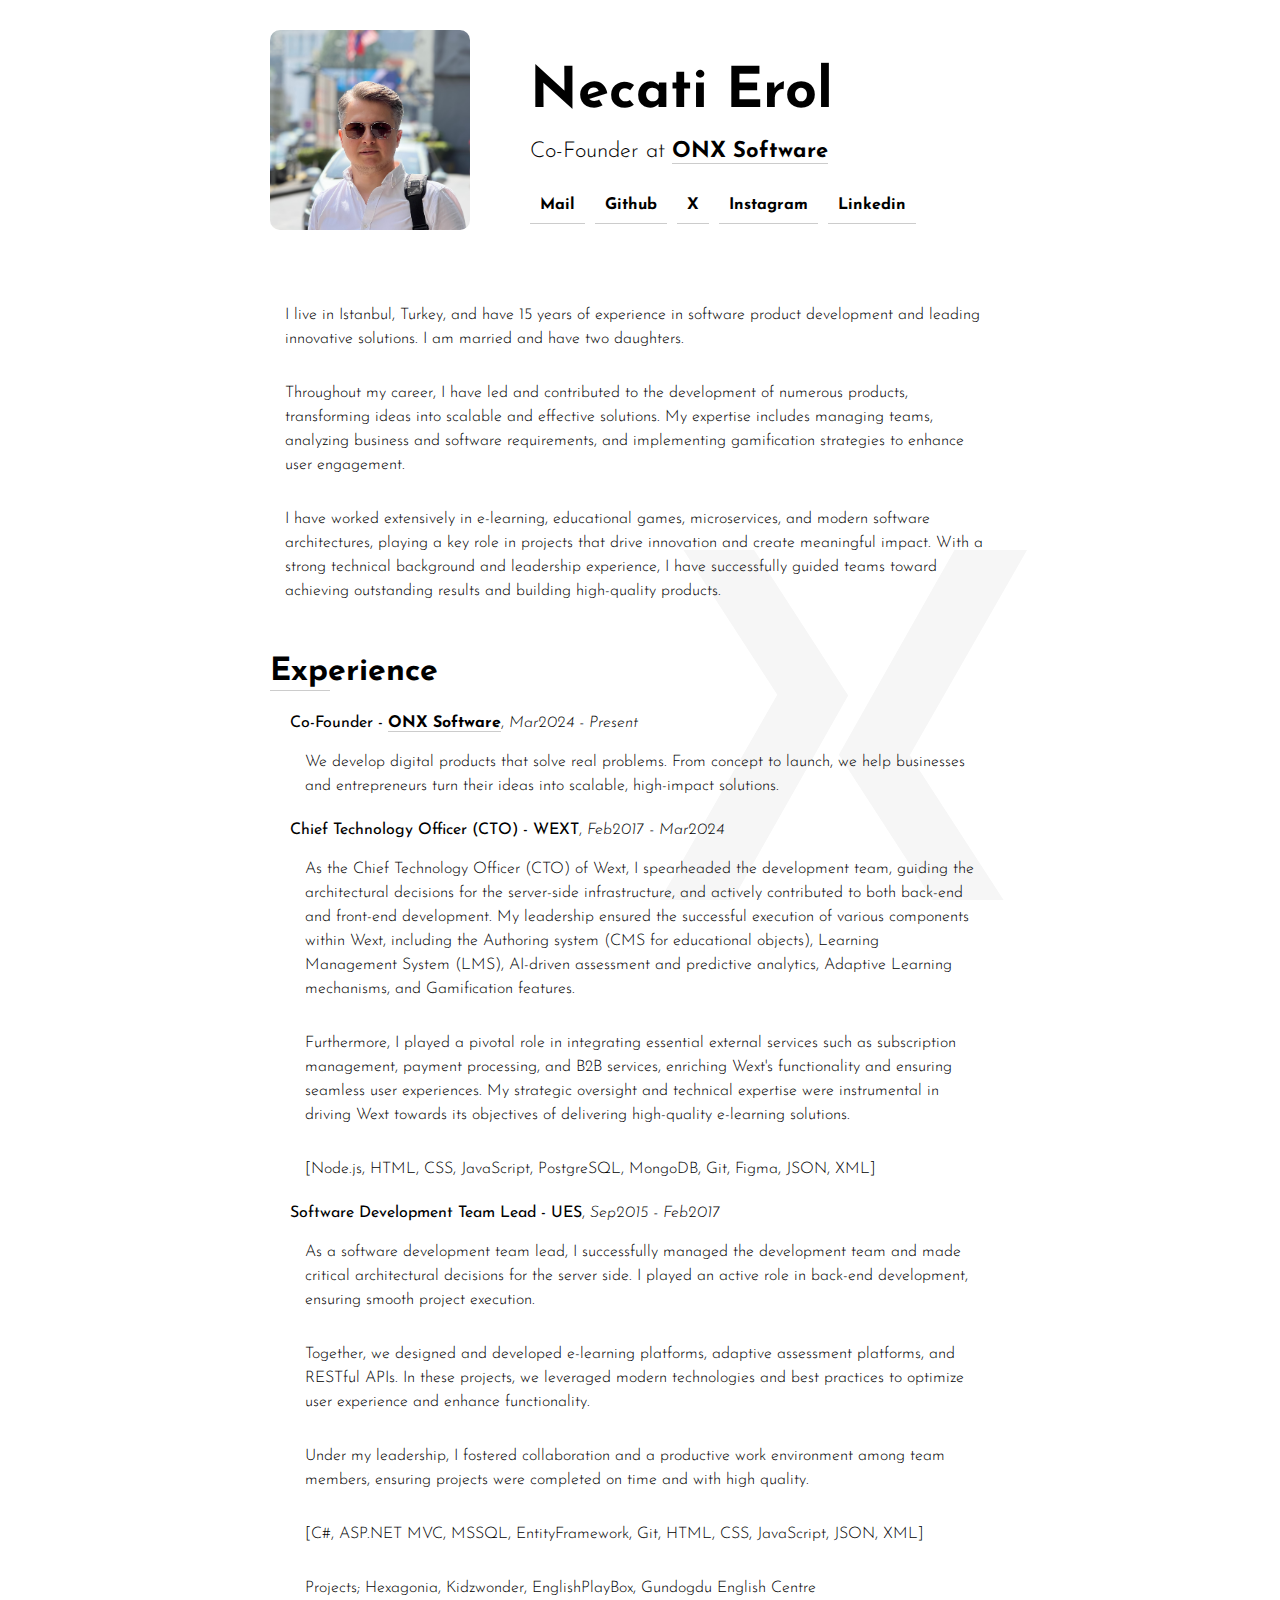
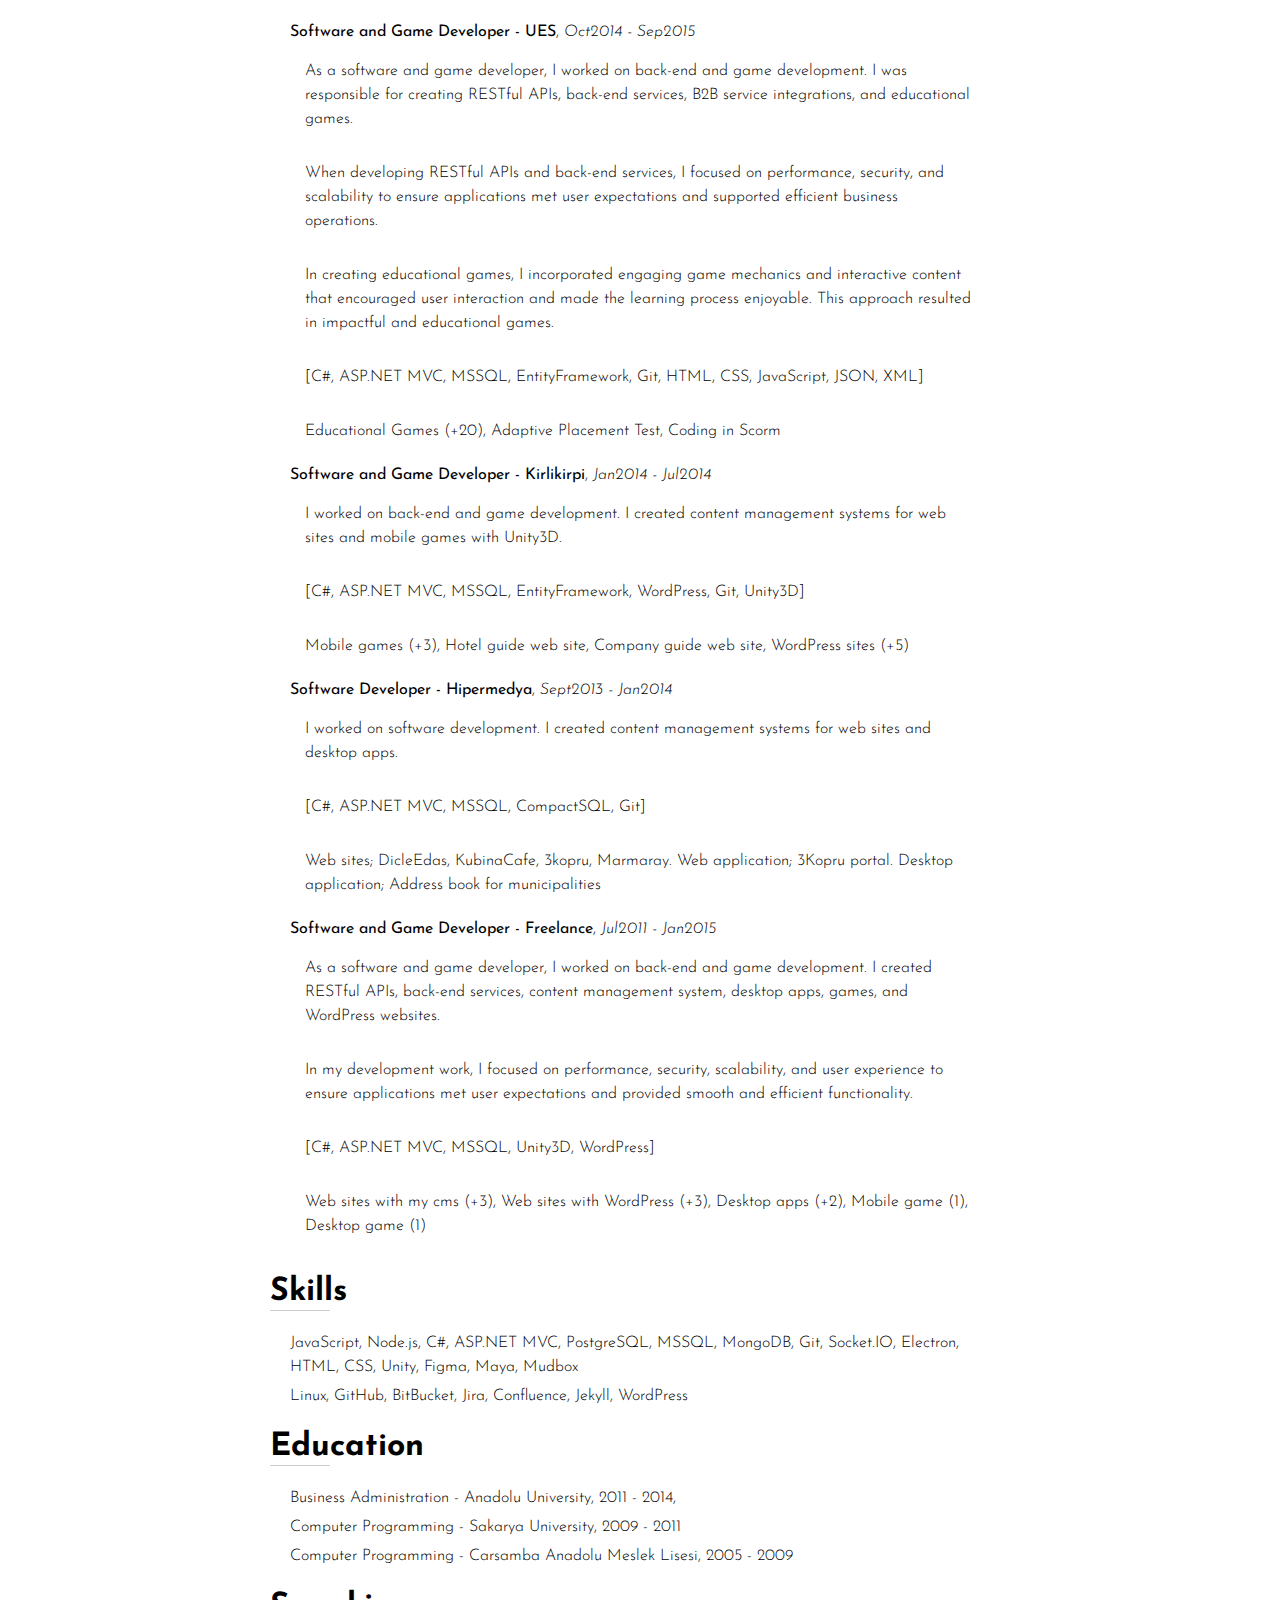
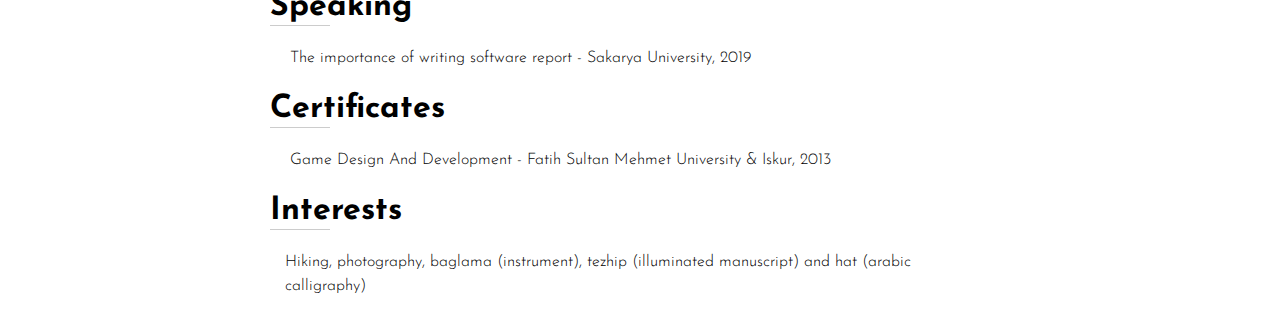
==== commit 899a8dca: "responsive" ====
--- a/detailed-resume.html
+++ b/detailed-resume.html
@@ -4,123 +4,125 @@
 <head>
   <meta charset="UTF-8">
   <meta name="viewport" content="width=device-width, initial-scale=1.0">
+  <link href="https://fonts.googleapis.com/css2?family=Josefin+Sans:wght@300&display=swap" rel="stylesheet">
+  <link rel="stylesheet" href="main.css">
   <title>Necati Erol - Resume</title>
-  <link rel="preconnect" href="https://fonts.googleapis.com">
-  <link rel="preconnect" href="https://fonts.gstatic.com" crossorigin>
-  <link href="https://fonts.googleapis.com/css2?family=Josefin+Sans:ital,wght@0,100..700;1,100..700&family=Jost:ital,wght@0,100..900;1,100..900&display=swap" rel="stylesheet">
-  <link rel="stylesheet" href="main.css">
 </head>
 
 <body>
+  <header>
+    <div class="header-container">
+      <div class="header-left">
+        <img src="photo.jpg" alt="Profile Photo" class="profile-photo">
+      </div>
+      <div class="header-right">
+        <h1>Necati Erol</h1>
+        <p class="subtitle">Co-Founder at <a href="http://onx.software" target="_blank">ONX Software</a></p>
+        <div class="social-media-links">
+          <a href="mailto:im@necatierol.com">Mail</a>
+          <a target="_blank" href="https://github.com/necatierol">Github</a>
+          <a target="_blank" href="https://x.com/necatieroltr">X</a>
+          <a target="_blank" href="https://www.instagram.com/necatieroltr">Instagram</a>
+          <a target="_blank" href="https://linkedin.com/in/necatierol">Linkedin</a>
+        </div>
+      </div>
+    </div>
+  </header>
+
+  <main>
+    <section class="bio">
+      <p>I live in Istanbul, Turkey, and have 15 years of experience in software product development and leading innovative solutions. I am married and have two daughters.</p>  
+      <p>Throughout my career, I have led and contributed to the development of numerous products, transforming ideas into scalable and effective solutions. My expertise includes managing teams, analyzing business and software requirements, and implementing gamification strategies to enhance user engagement.</p>  
+      <p>I have worked extensively in e-learning, educational games, microservices, and modern software architectures, playing a key role in projects that drive innovation and create meaningful impact. With a strong technical background and leadership experience, I have successfully guided teams toward achieving outstanding results and building high-quality products.</p>  
+    </section>
+    <section class="detailed-contents">
+      <h2>Experience</h2>
+      <ul>
+        <li>
+          <b>Co-Founder - <a href="http://onx.software" targer="_blank">ONX Software</a></b>, <i>Mar2024 - Present</i>
+          <p>
+            We develop digital products that solve real problems. From concept to launch, we help businesses and entrepreneurs turn their ideas into scalable, high-impact solutions.
+          </p>
+        </li>
+        <li>
+          <b>Chief Technology Officer (CTO) - WEXT</b>, <i>Feb​​​​2017 - Mar2024</i>
+          <p>As the Chief Technology Officer (CTO) of Wext, I spearheaded the development team, guiding the architectural decisions for the server-side infrastructure, and actively contributed to both back-end and front-end development. My leadership ensured the successful execution of various components within Wext, including the Authoring system (CMS for educational objects), Learning Management System (LMS), AI-driven assessment and predictive analytics, Adaptive Learning mechanisms, and Gamification features.</p>
+          <p>Furthermore, I played a pivotal role in integrating essential external services such as subscription management, payment processing, and B2B services, enriching Wext's functionality and ensuring seamless user experiences. My strategic oversight and technical expertise were instrumental in driving Wext towards its objectives of delivering high-quality e-learning solutions.</p>
+          <p>[Node.js, HTML, CSS, JavaScript, PostgreSQL, MongoDB, Git, Figma, JSON, XML]</p>
+        </li>
+        <li>
+          <b>Software Development Team Lead - UES</b>, <i>Sep​​​​2015 - Feb​​​​2017</i>
+          <p>As a software development team lead, I successfully managed the development team and made critical architectural decisions for the server side. I played an active role in back-end development, ensuring smooth project execution.</p>
+          <p>Together, we designed and developed e-learning platforms, adaptive assessment platforms, and RESTful APIs. In these projects, we leveraged modern technologies and best practices to optimize user experience and enhance functionality.</p>
+          <p>Under my leadership, I fostered collaboration and a productive work environment among team members, ensuring projects were completed on time and with high quality.</p>
+          <p>[C#, ASP.NET MVC, MSSQL, EntityFramework, Git, HTML, CSS, JavaScript, JSON, XML]</p>
+          <p>Projects; Hexagonia, Kidzwonder, EnglishPlayBox, Gundogdu English Centre</p>
+        </li>
+        <li>
+          <b>Software and Game Developer - UES</b>, <i>Oct2014 - Sep​​​​2015</i>
+          <p>As a software and game developer, I worked on back-end and game development. I was responsible for creating RESTful APIs, back-end services, B2B service integrations, and educational games.</p>
+          <p>When developing RESTful APIs and back-end services, I focused on performance, security, and scalability to ensure applications met user expectations and supported efficient business operations.</p>
+          <p>In creating educational games, I incorporated engaging game mechanics and interactive content that encouraged user interaction and made the learning process enjoyable. This approach resulted in impactful and educational games.</p>
+          <p>[C#, ASP.NET MVC, MSSQL, EntityFramework, Git, HTML, CSS, JavaScript, JSON, XML]</p>
+          <p>Educational Games (+20), Adaptive Placement Test, Coding in Scorm</p>
+        </li>
+        <li>
+          <b>Software and Game Developer - Kirlikirpi</b>, <i>Jan2014 - Jul2014</i>
+          <p>
+            I worked on back-end and game development. I created content management systems for web sites and mobile games
+            with Unity3D.
+          </p>
+          <p>[C#, ASP.NET MVC, MSSQL, EntityFramework, WordPress, Git, Unity3D]</p>
+          <p>Mobile games (+3), Hotel guide web site, Company guide web site, WordPress sites (+5)</p>
+        </li>
+        <li>
+          <b>Software Developer - Hipermedya</b>, <i>Sept2013 - Jan2014</i>
+          <p>
+            I worked on software development. I created content management systems for web sites and desktop apps.
+          </p>
+          <p>[C#, ASP.NET MVC, MSSQL, CompactSQL, Git]</p>
+          <p>Web sites; DicleEdas, KubinaCafe, 3kopru, Marmaray. Web application; 3Kopru portal. Desktop application;
+            Address book for municipalities</p>
+        </li>
+        <li>
+          <b>Software and Game Developer - Freelance</b>, <i>Jul2011 - Jan2015</i>
+          <p>As a software and game developer, I worked on back-end and game development. I created RESTful APIs, back-end services, content management system, desktop apps, games, and WordPress websites.</p>
+          <p>In my development work, I focused on performance, security, scalability, and user experience to ensure applications met user expectations and provided smooth and efficient functionality.</p>
+          <p>[C#, ASP.NET MVC, MSSQL, Unity3D, WordPress]</p>
+          <p>Web sites with my cms (+3), Web sites with WordPress (+3), Desktop apps (+2), Mobile game (1), Desktop game
+            (1)</p>
+        </li>
+      </ul>
+      <h2>Skills</h2>
+      <ul>
+        <li>
+          JavaScript, Node.js, C#, ASP.NET MVC, PostgreSQL, MSSQL, MongoDB, Git, Socket.IO, Electron, HTML, CSS, Unity, Figma, Maya, Mudbox
+        </li>
+        <li>
+          Linux, GitHub, BitBucket, Jira, Confluence, Jekyll, WordPress
+        </li>
+      </ul>
+      <h2>Education</h2>
+      <ul>
+        <li>Business Administration - Anadolu University, 2011 - 2014,</li>
+        <li>Computer Programming - Sakarya University, 2009 - 2011</li>
+        <li>Computer Programming - Carsamba Anadolu Meslek Lisesi, 2005 - 2009</li>
+      </ul>
+      <h2>Speaking</h2>
+      <ul>
+        <li>The importance of writing software report - Sakarya University, 2019</li>
+      </ul>
+      <h2>Certificates</h2>
+      <ul>
+        <li>Game Design And Development - Fatih Sultan Mehmet University & Iskur, 2013</li>
+      </ul>
+      <h2>Interests</h2>
+      <p>
+        Hiking, photography, baglama (instrument), tezhip (illuminated manuscript) and hat (arabic calligraphy)
+      </p>
+    </section>
+  </main>
   <div class="x-icon"></div>
-  <div class="container" style="height: 200px; max-height: 400px;">
-    <div style="display: inline-block; width: 20%;">
-      <img width="200px" height="200px" style="object-fit: cover;" src="./photo.jpg" alt="">
-    </div>
-    <div class="profile-info">
-      <h1>Necati Erol</h1>
-      <p class="subtitle">Co-Founder at <a href="http://onx.software" targer="_blank">ONX Software</a></p>
-      <p class="social-media">
-        <a href="mailto:im@necatierol.com">Mail</a>
-        <a target="_blank" href="https://github.com/necatierol">Github</a>
-        <a target="_blank" href="https://twitter.com/necatieroltr">X (Twitter)</a>
-        <a target="_blank" href="https://www.instagram.com/necatieroltr">Instagram</a>
-        <a target="_blank" href="https://linkedin.com/in/necatierol">Linkedin</a>
-      </p>
-      </div>
-  </div>
-  <div class="bio">
-    <p>I live in Istanbul, Turkey, and have 15 years of experience in software product development and leading innovative solutions. I am married and have two daughters.</p>  
-    <p>Throughout my career, I have led and contributed to the development of numerous products, transforming ideas into scalable and effective solutions. My expertise includes managing teams, analyzing business and software requirements, and implementing gamification strategies to enhance user engagement.</p>  
-    <p>I have worked extensively in e-learning, educational games, microservices, and modern software architectures, playing a key role in projects that drive innovation and create meaningful impact. With a strong technical background and leadership experience, I have successfully guided teams toward achieving outstanding results and building high-quality products.</p>  
-  </div>
-  <div class="container">
-    <h2>Experience</h2>
-    <ul>
-      <li>
-        <b>Co-Founder - <a href="http://onx.software" targer="_blank">ONX Software</a></b>, <i>Mar2024 - Present</i>
-        <p>
-          We develop digital products that solve real problems. From concept to launch, we help businesses and entrepreneurs turn their ideas into scalable, high-impact solutions.
-        </p>
-      </li>
-      <li>
-        <b>Chief Technology Officer (CTO) - WEXT</b>, <i>Feb​​​​2017 - Mar2024</i>
-        <p>As the Chief Technology Officer (CTO) of Wext, I spearheaded the development team, guiding the architectural decisions for the server-side infrastructure, and actively contributed to both back-end and front-end development. My leadership ensured the successful execution of various components within Wext, including the Authoring system (CMS for educational objects), Learning Management System (LMS), AI-driven assessment and predictive analytics, Adaptive Learning mechanisms, and Gamification features.</p>
-        <p>Furthermore, I played a pivotal role in integrating essential external services such as subscription management, payment processing, and B2B services, enriching Wext's functionality and ensuring seamless user experiences. My strategic oversight and technical expertise were instrumental in driving Wext towards its objectives of delivering high-quality e-learning solutions.</p>
-        <p>[Node.js, HTML, CSS, JavaScript, PostgreSQL, MongoDB, Git, Figma, JSON, XML]</p>
-      </li>
-      <li>
-        <b>Software Development Team Lead - UES</b>, <i>Sep​​​​2015 - Feb​​​​2017</i>
-        <p>As a software development team lead, I successfully managed the development team and made critical architectural decisions for the server side. I played an active role in back-end development, ensuring smooth project execution.</p>
-        <p>Together, we designed and developed e-learning platforms, adaptive assessment platforms, and RESTful APIs. In these projects, we leveraged modern technologies and best practices to optimize user experience and enhance functionality.</p>
-        <p>Under my leadership, I fostered collaboration and a productive work environment among team members, ensuring projects were completed on time and with high quality.</p>
-        <p>[C#, ASP.NET MVC, MSSQL, EntityFramework, Git, HTML, CSS, JavaScript, JSON, XML]</p>
-        <p>Projects; Hexagonia, Kidzwonder, EnglishPlayBox, Gundogdu English Centre</p>
-      </li>
-      <li>
-        <b>Software and Game Developer - UES</b>, <i>Oct2014 - Sep​​​​2015</i>
-        <p>As a software and game developer, I worked on back-end and game development. I was responsible for creating RESTful APIs, back-end services, B2B service integrations, and educational games.</p>
-        <p>When developing RESTful APIs and back-end services, I focused on performance, security, and scalability to ensure applications met user expectations and supported efficient business operations.</p>
-        <p>In creating educational games, I incorporated engaging game mechanics and interactive content that encouraged user interaction and made the learning process enjoyable. This approach resulted in impactful and educational games.</p>
-        <p>[C#, ASP.NET MVC, MSSQL, EntityFramework, Git, HTML, CSS, JavaScript, JSON, XML]</p>
-        <p>Educational Games (+20), Adaptive Placement Test, Coding in Scorm</p>
-      </li>
-      <li>
-        <b>Software and Game Developer - Kirlikirpi</b>, <i>Jan2014 - Jul2014</i>
-        <p>
-          I worked on back-end and game development. I created content management systems for web sites and mobile games
-          with Unity3D.
-        </p>
-        <p>[C#, ASP.NET MVC, MSSQL, EntityFramework, WordPress, Git, Unity3D]</p>
-        <p>Mobile games (+3), Hotel guide web site, Company guide web site, WordPress sites (+5)</p>
-      </li>
-      <li>
-        <b>Software Developer - Hipermedya</b>, <i>Sept2013 - Jan2014</i>
-        <p>
-          I worked on software development. I created content management systems for web sites and desktop apps.
-        </p>
-        <p>[C#, ASP.NET MVC, MSSQL, CompactSQL, Git]</p>
-        <p>Web sites; DicleEdas, KubinaCafe, 3kopru, Marmaray. Web application; 3Kopru portal. Desktop application;
-          Address book for municipalities</p>
-      </li>
-      <li>
-        <b>Software and Game Developer - Freelance</b>, <i>Jul2011 - Jan2015</i>
-        <p>As a software and game developer, I worked on back-end and game development. I created RESTful APIs, back-end services, content management system, desktop apps, games, and WordPress websites.</p>
-        <p>In my development work, I focused on performance, security, scalability, and user experience to ensure applications met user expectations and provided smooth and efficient functionality.</p>
-        <p>[C#, ASP.NET MVC, MSSQL, Unity3D, WordPress]</p>
-        <p>Web sites with my cms (+3), Web sites with WordPress (+3), Desktop apps (+2), Mobile game (1), Desktop game
-          (1)</p>
-      </li>
-    </ul>
-    <h2>Skills</h2>
-    <ul>
-      <li>
-        <p>JavaScript, Node.js, C#, ASP.NET MVC, PostgreSQL, MSSQL, MongoDB, Git, Socket.IO, Electron, HTML, CSS, Unity, Figma, Maya, Mudbox
-        </p>
-      </li>
-      <li>
-        <p>Linux, GitHub, BitBucket, Jira, Confluence, Jekyll, WordPress</p>
-      </li>
-    </ul>
-    <h2>Education</h2>
-    <ul>
-      <li>Business Administration - Anadolu University, 2011 - 2014,</li>
-      <li>Computer Programming - Sakarya University, 2009 - 2011</li>
-      <li>Computer Programming - Carsamba Anadolu Meslek Lisesi, 2005 - 2009</li>
-    </ul>
-    <h2>Speaking</h2>
-    <ul>
-      <li>The importance of writing software report - Sakarya University, 2019</li>
-    </ul>
-    <h2>Certificates</h2>
-    <ul>
-      <li>Game Design And Development - Fatih Sultan Mehmet University & Iskur, 2013</li>
-    </ul>
-    <h2>Interests</h2>
-    <p>
-      Hiking, photography, baglama (instrument), tezhip (illuminated manuscript) and hat (arabic calligraphy)
-    </p>
-  </div>
 </body>
 
 </html>
--- a/main.css
+++ b/main.css
@@ -1,28 +1,61 @@
 * {
   padding: 0;
   margin: 0;
+  box-sizing: border-box;
 }
 
 body {
-  width: 80%;
+  max-width: 800px;
   padding: 30px;
-  margin-left: auto;
-  margin-right: auto;
-  font-family: 'Josefin Sans';
+  margin: 0 auto;
+  font-family: 'Josefin Sans', sans-serif;
   font-weight: 300;
   line-height: 1.5;
+  font-size: 16px;
+  position: relative;
 }
 
 h1 {
-  font-size: 3em;
+  font-size: 56px;
+  font-weight: bold;
 }
 
 h2 {
+  font-size: 32px;
+  font-weight: bold;
   margin: 15px 0;
+  position: relative;
+}
+
+h2::after {
+  content: '';
+  position: absolute;
+  left: 0;
+  bottom: 5px;
+  width: 3ch;
+  border-bottom: 1px solid rgba(0, 0, 0, 0.2);
 }
 
 img {
   border-radius: 10px;
+  max-width: 100%;
+  height: auto;
+}
+
+a {
+  text-decoration: none;
+  color: inherit;
+  border-bottom: 1px solid rgba(0, 0, 0, 0.2);
+  font-weight: bold;
+}
+
+a:hover {
+  border-bottom: 1px solid rgba(0, 0, 0, 0.7);
+}
+
+.profile-photo {
+  max-width: 200px;
+  width: 100%;
 }
 
 ul,
@@ -40,34 +73,42 @@
   padding: 15px;
 }
 
-.subtitle{
+.subtitle {
   padding: 0;
   margin-bottom: 25px;
-  font-size: 1.4rem;
+  font-size: 22px;
 }
 
-.profile-info {
-  display: inline-block;
-  width: 70%;
-  vertical-align: top;
-  padding: 0 40px;
+.header-container {
+  display: flex;
+  align-items: center;
+  padding-bottom: 20px;
+  margin-bottom: 20px;
 }
 
-.social-media {
+.header-left {
+  flex: 1;
+}
+
+.header-right {
+  flex: 2;
+  padding-left: 20px;
+}
+
+.social-media-links {
   padding: 0;
 }
 
-.social-media>a{
-  padding: 15px;
-  text-decoration: none;
-  color: inherit;
-  border: 1px solid rgba(0, 0, 0, 0.2);
-  border-radius: 5px;
+.social-media-links a {
+  padding: 10px;
+  margin-right: 5px;
 }
 
 .x-icon {
-  width: 40%;
-  height: 40%;
+  width: 380px;
+  height: 350px;
+  max-width: 100%;
+  max-height: 100%;
   opacity: 0.04;
   background-image: url('./onx-blackx.svg');
   background-repeat: no-repeat;
@@ -75,6 +116,7 @@
   position: fixed;
   right: 0;
   bottom: 0;
+  margin-right: calc((100vw - 800px) / 2);
 }
 
 .container {
@@ -89,8 +131,33 @@
   display: inline-block;
 }
 
-.footer {
+footer {
   margin-top: 30px;
   padding-top: 10px;
-  border-top: 1px solid;
+  border-top: 1px solid rgba(0, 0, 0, 0.2);
 }
+
+@media (max-width: 768px) {
+  body {
+    width: 100%;
+    padding: 15px;
+  }
+
+  .header-container {
+    flex-direction: column;
+    text-align: center;
+  }
+
+  .header-right {
+    padding-left: 0;
+  }
+
+  .social-media-links a {
+    display: block;
+    margin: 5px 0;
+  }
+
+  .x-icon {
+    margin-right: 0;
+  }
+}
